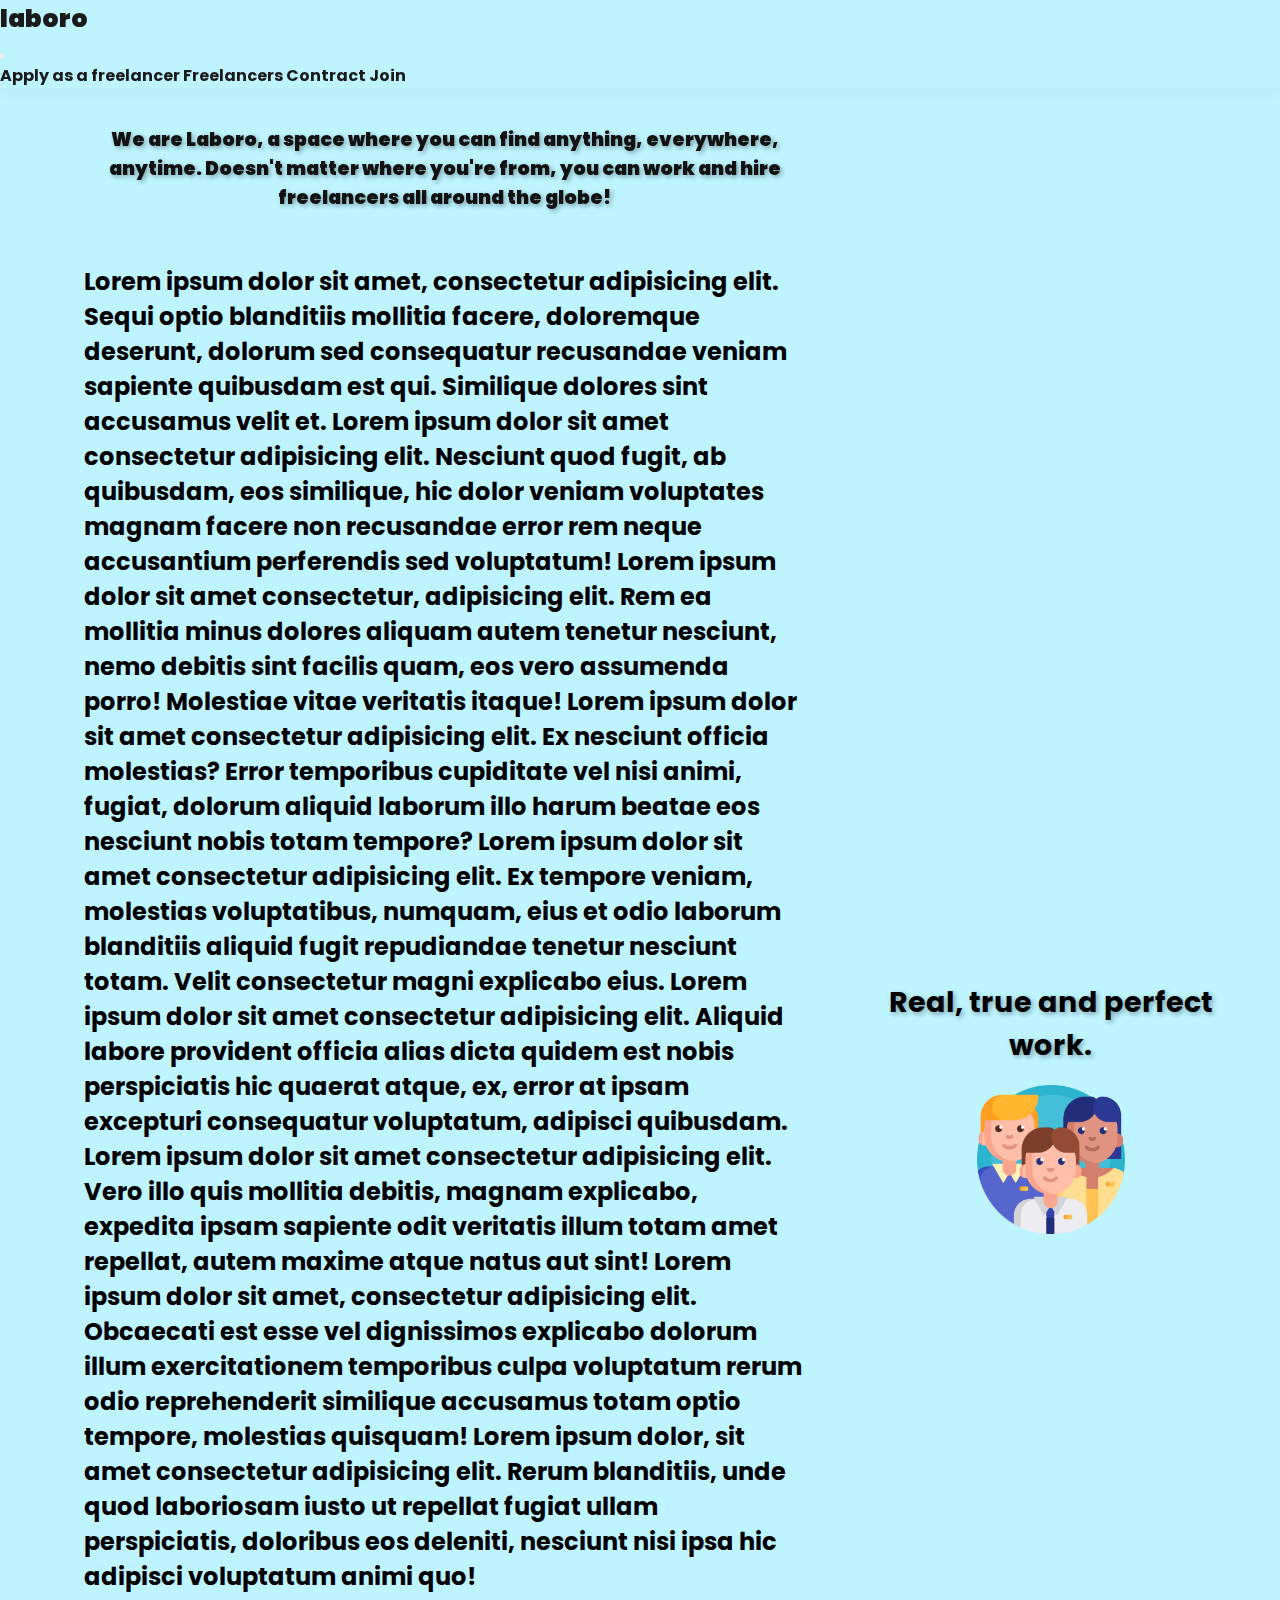
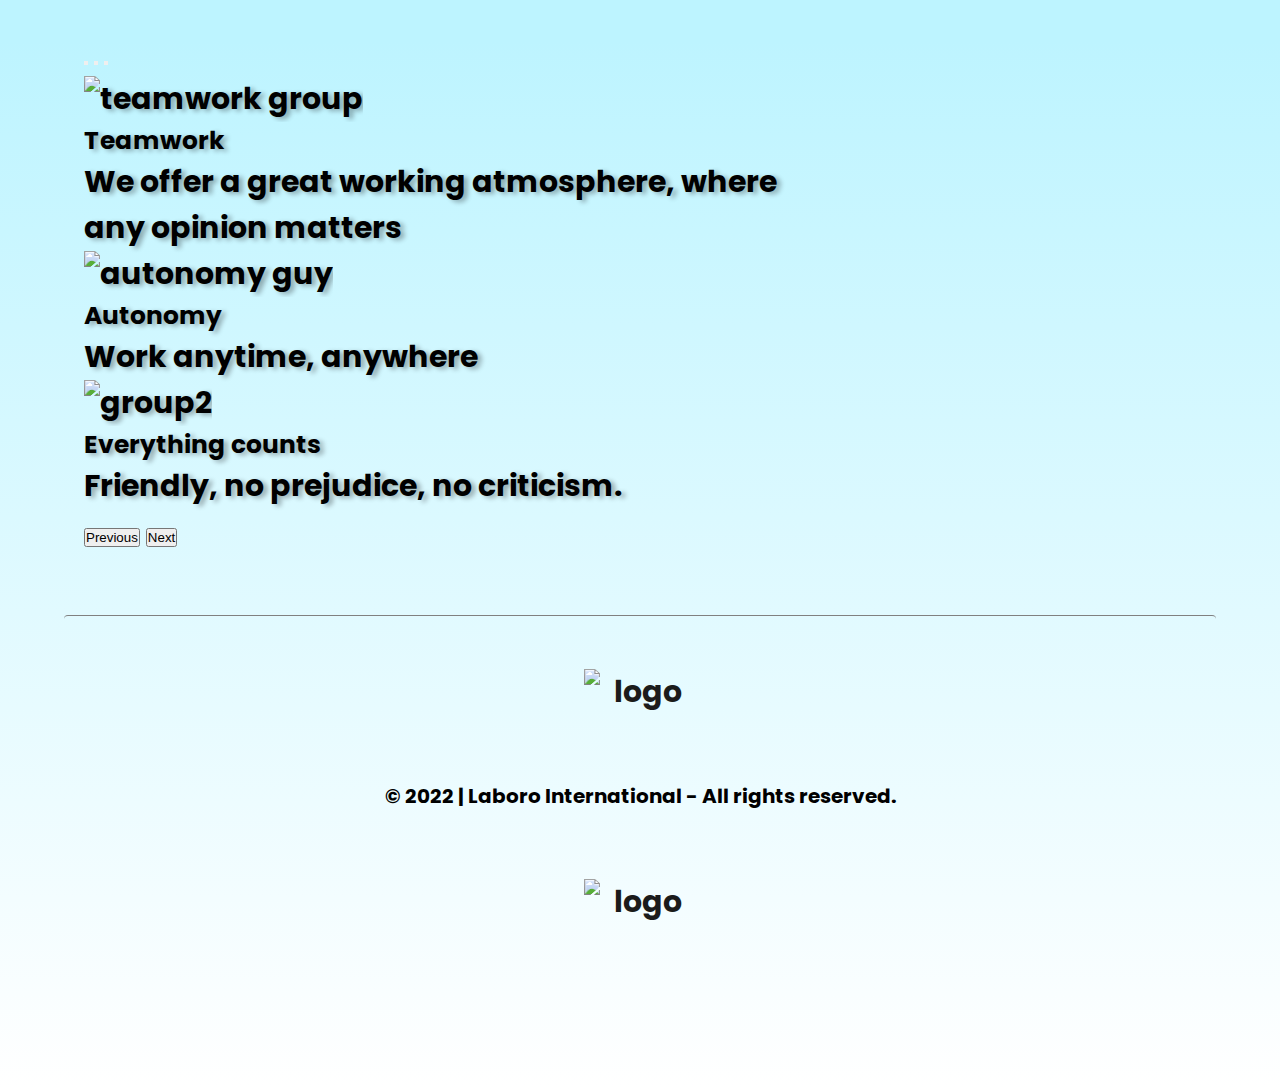
==== page_sections/about.html @ 82730553 "SASS I" ====
<!DOCTYPE html>
<html lang="en">
<head>
    <meta charset="UTF-8">
    <meta http-equiv="X-UA-Compatible" content="IE=edge">
    <meta name="viewport" content="width=device-width, initial-scale=1.0">
    <!-- CDN BS -->
    <link href="https://cdn.jsdelivr.net/npm/bootstrap@5.1.3/dist/css/bootstrap.min.css" rel="stylesheet" integrity="sha384-1BmE4kWBq78iYhFldvKuhfTAU6auU8tT94WrHftjDbrCEXSU1oBoqyl2QvZ6jIW3" crossorigin="anonymous">
    <link rel="stylesheet" href="../estilos/style.css">
    <link href="https://unpkg.com/aos@2.3.1/dist/aos.css" rel="stylesheet">
    <title>Laboro</title>
</head>
<body>





    <header class="header">
        <nav class="navbar navbar-expand-lg navbar-light bg-light">
         <div class="container-fluid">
           <a class="navbar-brand" href="../index.html"><h1 class="logo">laboro</h1></a>
           <button class="navbar-toggler" type="button" data-bs-toggle="collapse" data-bs-target="#navbarNav" aria-controls="navbarNav" aria-expanded="false" aria-label="Toggle navigation">
             <span class="navbar-toggler-icon"></span>
           </button>
           <div class="collapse navbar-collapse" id="navbarNav">
             <ul class="navbar-nav">
               <li class="nav-item">
                 <a class="nav-link" href="signup.html">Apply as a freelancer</a>
               </li>
               <li class="nav-item">
                 <a class="nav-link" href="freelancers.html">Freelancers</a>
               </li>
               <li class="nav-item">
                <a class="nav-link" href="hiring.html">Contract</a>
               </li>
               <li class="nav-item">
                <a class="nav-link" href="join.html">Join</a>
               </li>
             </ul>
           </div>
         </div>
       </nav>
     </header>
    

<div class="contenedor">

    <div class="contenido">

    <p data-aos="fade-down"
    data-aos-easing="linear"
    data-aos-duration="1000" class="textAreaSearchBar">

        We are Laboro, a space where you can find anything, everywhere, anytime. Doesn't matter where you're from, you can work and hire freelancers all around the globe!

    </p>

    <p class="about">
                
    
        Lorem ipsum dolor sit amet, consectetur adipisicing elit. Sequi optio blanditiis mollitia facere, doloremque deserunt, dolorum sed consequatur recusandae veniam sapiente quibusdam est qui. Similique dolores sint accusamus velit et.
        Lorem ipsum dolor sit amet consectetur adipisicing elit. Nesciunt quod fugit, ab quibusdam, eos similique, hic dolor veniam voluptates magnam facere non recusandae error rem neque accusantium perferendis sed voluptatum!
        Lorem ipsum dolor sit amet consectetur, adipisicing elit. Rem ea mollitia minus dolores aliquam autem tenetur nesciunt, nemo debitis sint facilis quam, eos vero assumenda porro! Molestiae vitae veritatis itaque!
        Lorem ipsum dolor sit amet consectetur adipisicing elit. Ex nesciunt officia molestias? Error temporibus cupiditate vel nisi animi, fugiat, dolorum aliquid laborum illo harum beatae eos nesciunt nobis totam tempore?
        Lorem ipsum dolor sit amet consectetur adipisicing elit. Ex tempore veniam, molestias voluptatibus, numquam, eius et odio laborum blanditiis aliquid fugit repudiandae tenetur nesciunt totam. Velit consectetur magni explicabo eius.
        Lorem ipsum dolor sit amet consectetur adipisicing elit. Aliquid labore provident officia alias dicta quidem est nobis perspiciatis hic quaerat atque, ex, error at ipsam excepturi consequatur voluptatum, adipisci quibusdam.
        Lorem ipsum dolor sit amet consectetur adipisicing elit. Vero illo quis mollitia debitis, magnam explicabo, expedita ipsam sapiente odit veritatis illum totam amet repellat, autem maxime atque natus aut sint!
        Lorem ipsum dolor sit amet, consectetur adipisicing elit. Obcaecati est esse vel dignissimos explicabo dolorum illum exercitationem temporibus culpa voluptatum rerum odio reprehenderit similique accusamus totam optio tempore, molestias quisquam!
        Lorem ipsum dolor, sit amet consectetur adipisicing elit. Rerum blanditiis, unde quod laboriosam iusto ut repellat fugiat ullam perspiciatis, doloribus eos deleniti, nesciunt nisi ipsa hic adipisci voluptatum animi quo!

     </p>

     <div class="carouselContainer">
     <div id="carouselExampleCaptions" class="carousel slide" data-bs-ride="false">
        <div class="carousel-indicators">
          <button type="button" data-bs-target="#carouselExampleCaptions" data-bs-slide-to="0" class="active" aria-current="true" aria-label="Slide 1"></button>
          <button type="button" data-bs-target="#carouselExampleCaptions" data-bs-slide-to="1" aria-label="Slide 2"></button>
          <button type="button" data-bs-target="#carouselExampleCaptions" data-bs-slide-to="2" aria-label="Slide 3"></button>
        </div>
        <div class="carousel-inner">
          <div class="carousel-item active">
            <img src="../images/teamwork.jpg" class="d-block w-100" alt="teamwork group">
            <div class="carousel-caption d-none d-md-block">
              <h5>Teamwork</h5>
              <p>We offer a great working atmosphere, where any opinion matters</p>
            </div>
          </div>
          <div class="carousel-item">
            <img src="../images/autonomy.png" class="d-block w-100" alt="autonomy guy">
            <div class="carousel-caption d-none d-md-block">
              <h5>Autonomy</h5>
              <p>Work anytime, anywhere</p>
            </div>
          </div>
          <div class="carousel-item">
            <img src="../images/allcounts.jpg" class="d-block w-100" alt="group2">
            <div class="carousel-caption d-none d-md-block">
              <h5>Everything counts</h5>
              <p>Friendly, no prejudice, no criticism.</p>
            </div>
          </div>
        </div>
        <button class="carousel-control-prev" type="button" data-bs-target="#carouselExampleCaptions" data-bs-slide="prev">
          <span class="carousel-control-prev-icon" aria-hidden="true"></span>
          <span class="visually-hidden">Previous</span>
        </button>
        <button class="carousel-control-next" type="button" data-bs-target="#carouselExampleCaptions" data-bs-slide="next">
          <span class="carousel-control-next-icon" aria-hidden="true"></span>
          <span class="visually-hidden">Next</span>
        </button>
      </div>
    </div>

    </div>

    <aside class="sidebar">

        <h2>Real, true and perfect work.</h2>
        <img class="sidebarPng" src="../images/people.png" alt="group-of-people">
    
    </aside>

        


    <footer class="footer">
       
    
        <a href="join.html"><img class="logoFooter" src="../images/logofooter.png" alt="logo footer"></a>
    
        <p class="footerCompany">© 2022 | Laboro International - All rights reserved. </p>
    
                        <!-- Enlace interactivo -->
    
        <a href="https://www.coderhouse.com"><img class="logoFooter" src="../images/logocoder.png" alt="logo coder"></a>
        
    
    </footer>

</div>

<!-- SCRIPTS ANIMACIONES -->
    
<script src="https://unpkg.com/aos@2.3.1/dist/aos.js"></script>
<script>
  AOS.init();
</script>

<!-- BS -->

<script src="https://cdn.jsdelivr.net/npm/bootstrap@5.1.3/dist/js/bootstrap.bundle.min.js" integrity="sha384-ka7Sk0Gln4gmtz2MlQnikT1wXgYsOg+OMhuP+IlRH9sENBO0LRn5q+8nbTov4+1p" crossorigin="anonymous"></script>


</body>
</html>
---- estilos/style.css ----
@charset "UTF-8";
@import url("https://fonts.googleapis.com/css2?family=Poppins:wght@100&family=Ubuntu:wght@300&display=swap");
* {
  margin: 0;
  padding: 0;
}

body {
  background: rgb(255, 255, 255);
  background: linear-gradient(0deg, rgb(255, 255, 255) 0%, rgb(189, 244, 255) 39%, rgb(189, 244, 255) 87%);
  font-family: "Poppins", sans-serif;
  font-weight: bolder;
}

/* ÁREA PERSONALIZACIÓN GENERAL */
.contenedor > div,
.contenedor .sidebar,
.contenedor .footer,
.contenedor .contenido {
  padding: 20px;
  border-radius: 4px;
}

a {
  text-decoration: none;
  color: rgb(27, 27, 27);
}

li {
  display: inline-block;
  list-style-type: none;
}

/* GRIDS BASE INDEX */
.contenedor {
  width: 90%;
  max-width: 1500px;
  margin: 20px auto;
  display: grid;
  grid-gap: 20px;
  grid-template-columns: repeat(3, 1fr);
  grid-template-rows: repeat(5, auto);
  grid-template-areas: "header header header" "contenido contenido contenido" "sidebar sidebar sidebar" "widget-1 widget-2 widget-3" "footer footer footer";
}

/* ÁREA PERSONALIZACIÓN HEADER */
.header {
  position: fixed;
  top: 0;
  z-index: 10;
  width: 100%;
  box-shadow: 0 4px 16px 0 rgba(0, 0, 0, 0.05);
}
.header .logo {
  font-weight: bolder;
  font-size: 25px;
}
.header .logo h2 {
  font-weight: bolder;
}

/* ÁREA PERSONALIZACIÓN CONTENIDO */
.contenedor .contenido {
  grid-area: contenido;
  background: none;
}
.contenedor .contenido .mainText {
  font-size: 35px;
  color: rgb(19, 18, 18);
  font-family: "Poppins", sans-serif;
  padding: 15px;
  margin-top: 5%;
  margin-bottom: 10%;
  text-align: center;
  text-shadow: 2px 2px 5px rgba(0, 0, 0, 0.329);
  font-weight: bold;
}
.contenedor .contenido .mainText .textAreaSearchBar {
  color: rgb(19, 18, 18);
  padding: 15px;
  font-family: "Poppins", sans-serif;
  font-size: 19px;
  font-weight: 900;
  margin-bottom: 5%;
  margin-top: 7%;
  text-align: center;
  text-shadow: 2px 2px 5px rgba(0, 0, 0, 0.329);
}
.contenedor .contenido .mainText .textAreaSearchBar form.searchbar input[type=text] {
  padding: 10px;
  font-size: 17px;
  border: 1px solid grey;
  width: 30%;
  background: #ffffff;
  margin-left: auto;
  margin-right: auto;
  display: block;
}
.contenedor .contenido .mainText .textAreaSearchBar form.searchbar input[type=text] form.searchbar input[type=text] {
  padding: 10px;
  font-size: 17px;
  border: 1px solid grey;
  background: #ffffff;
  margin-left: auto;
  margin-right: auto;
  display: block;
}

.freelancers {
  background-color: #ffffff;
  text-align: center;
  padding: 8px;
  text-decoration: none;
  font-size: 25px;
  line-height: 25px;
  border: 1px solid rgb(184, 200, 228);
  border-radius: 15px;
  margin: 40px;
  display: flex;
  transition-duration: 0.4s;
}
.freelancers:hover {
  background-color: rgb(210, 211, 226);
  color: black;
}

.hiring {
  background-color: #ffffff;
  text-align: center;
  padding: 8px;
  text-decoration: none;
  font-size: 25px;
  line-height: 25px;
  border: 1px solid rgb(184, 200, 228);
  border-radius: 15px;
  margin: 40px;
  display: flex;
  transition-duration: 0.4s;
}
.hiring:hover {
  background-color: rgb(210, 211, 226);
  color: black;
}

.logoLaboro {
  margin-top: 7%;
  margin-bottom: 7%;
  margin-left: auto;
  margin-right: auto;
  display: block;
  width: 30%;
}

.mainButtons {
  list-style-type: none;
  font-size: 27px;
  color: rgb(24, 23, 23);
  font-family: 'Poppins', sans-serif;
  padding-bottom: 10%;
  text-align: center;
  margin-top: 2%;
  font-weight: bold;
  display: flex;
  justify-content: center;
  flex-direction: column;

}

/* ÁREA PERSONALIZACIÓN CONTENIDO */
.contenedor .contenido {
  grid-area: contenido;
  background: none;
}

.mainText {
  font-size: 35px;
  color: rgb(19, 18, 18);
  font-family: "Poppins", sans-serif;
  padding: 15px;
  margin-top: 5%;
  margin-bottom: 10%;
  text-align: center;
  text-shadow: 2px 2px 5px rgba(0, 0, 0, 0.329);
  font-weight: bold;
}

.textAreaSearchBar {
  color: rgb(19, 18, 18);
  padding: 15px;
  font-family: "Poppins", sans-serif;
  font-size: 19px;
  font-weight: 900;
  margin-bottom: 5%;
  margin-top: 7%;
  text-align: center;
  text-shadow: 2px 2px 5px rgba(0, 0, 0, 0.329);
}

.logoLaboro {
  margin-top: 7%;
  margin-bottom: 7%;
  margin-left: auto;
  margin-right: auto;
  display: block;
  width: 30%;
}

form.searchbar input[type=text] {
  padding: 10px;
  font-size: 17px;
  border: 1px solid grey;
  width: 30%;
  background: #ffffff;
  margin-left: auto;
  margin-right: auto;
  display: block;
}

.mainButtons {
  list-style-type: none;
  font-size: 27px;
  color: rgb(24, 23, 23);
  font-family: "Poppins", sans-serif;
  padding-bottom: 10%;
  text-align: center;
  margin-top: 2%;
  font-weight: bold;
  display: flex;
  justify-content: center;
  flex-direction: column;
}

.about {
  font-size: 24px;
  margin-bottom: 5%;
}

.carouselContainer {
  text-shadow: 4px 2px 5px rgba(0, 0, 0, 0.329);
}

/* ÁREA PERSONALIZACIÓN SIDEBAR */
.contenedor .sidebar {
  background: none;
  text-align: center;
  display: flex;
  align-items: center;
  justify-content: center;
  flex-direction: column;
  min-height: 100px;
  grid-area: sidebar;
  font-family: "Poppins", sans-serif;
  font-size: 19px;
  font-weight: 900;
  text-shadow: 2px 2px 5px rgba(0, 0, 0, 0.329);
}

.sidebarPng {
  display: block;
  width: 40%;
  margin-bottom: 0;
  align-self: center;
  margin-top: 5%;
}

/* ÁREA PERSONALIZACIÓN WIDGETS */
.contenedor .widget-1,
.contenedor .widget-2,
.contenedor .widget-3 {
  background: rgba(255, 255, 255, 0.5960784314);
  color: rgb(255, 255, 255);
  height: 320px;
  text-align: center;
  display: flex;
  align-items: center;
  justify-content: center;
  flex-direction: column;
  font-family: "Poppins", sans-serif;
  font-size: 19px;
  font-weight: 900;
  text-shadow: 2px 2px 5px rgba(0, 0, 0, 0.329);
  transition-duration: 0.7s;
}

.contenedor .widget-1 {
  background: #f56ad9;
}

.contenedor .widget-2 {
  background: #81f081;
}

.contenedor .widget-3 {
  background: #cec437;
}

.contenedor .widgetTexts {
  margin-bottom: 30px;
}

.contenedor .widgetTitles {
  font-size: 50px;
}

.contenedor .widget-1 {
  grid-area: widget-1;
  display: flex;
  align-items: center;
  justify-content: center;
}

.contenedor .widget-2 {
  grid-area: widget-2;
  display: flex;
  align-items: center;
  justify-content: center;
}

.contenedor .widget-3 {
  grid-area: widget-3;
  display: flex;
  align-items: center;
  justify-content: center;
}

/* ÁREA PERSONALIZACIÓN FOOTER */
.contenedor .footer {
  grid-area: footer;
  background: none;
  border-top: gray 1px solid;
}

footer nav ul li {
  display: inline-block;
  list-style-type: none;
  font-size: 20px;
  color: gray;
  margin: 5%;
  font-family: "Poppins", sans-serif;
  font-size: 19px;
  font-weight: 900;
  border: 1px solid rgb(184, 200, 228);
  padding: 8px;
  border-radius: 15px;
  display: flex;
  text-align: center;
  transition-duration: 0.4s;
}

footer nav ul li:hover {
  background-color: rgb(210, 211, 226);
  color: black;
  transform: scale(1);
}

footer {
  margin-bottom: 5%;
  display: flex;
  justify-content: center;
  flex-direction: column;
  text-align: center;
}

.footerCompany {
  text-align: center;
  font-size: 20px;
  padding: 20px;
  margin-top: 0px;
  margin-bottom: 15px;
}

.logoFooter {
  display: block;
  max-width: 10%;
  max-height: 40%;
  margin-left: auto;
  margin-right: auto;
  width: 100%;
  margin-bottom: 0;
  align-self: center;
  margin-top: 3%;
}

/* ÁREA PERSONALIZACIÓN FORMS, SEARCHBARS, CONTENEDORES, ETC */
input[type=text],
select,
textarea {
  width: 100%;
  padding: 20px;
  border: 1px solid #ccc;
  border-radius: 6px;
  box-sizing: border-box;
  margin-top: 6px;
  margin-bottom: 16px;
  font-size: 16px;
}

input[type=submit] {
  background-color: #449dd1;
  color: white;
  padding: 12px 20px;
  border: none;
  border-radius: 4px;
  transition-duration: 0.4s;
}

input[type=submit]:hover {
  background-color: #3a84af;
}

.container {
  /* All containers */
  border-radius: 5px;
  background-color: #f2f2f2;
  padding: 20px;
  margin-top: 10%;
  box-shadow: 10px 10px 5px 1px rgba(0, 0, 0, 0.199);
}

.textLogin,
.textRegister {
  color: rgb(19, 18, 18);
  padding: 15px;
  margin-bottom: 5%;
  margin-top: 5%;
  text-align: center;
  text-shadow: 2px 2px 5px rgba(0, 0, 0, 0.329);
  font-family: "Poppins", sans-serif;
  font-size: 30px;
  font-weight: 900;
}

/* MEDIA QUERIES INDEX*/
/* Mobile */
@media (max-width: 768px) {
  .contenedor {
    grid-template-areas: "header header header" "contenido contenido contenido" "sidebar sidebar sidebar" "widget-1 widget-1 widget-1" "widget-2 widget-2 widget-2" "widget-3 widget-3 widget-3" "footer footer footer";
    font-size: 30px;
  }

  .widgetIcons {
    width: 20%;
  }
}
/* Tablet */
@media (min-width: 769px) and (max-width: 1023px) {
  .contenedor {
    grid-template-areas: "header header header" "contenido contenido contenido" "sidebar sidebar sidebar" "widget-1 widget-2 widget-3" "footer footer footer";
    font-size: 15px;
  }

  .indexSidebarPng {
    width: 30%;
  }

  .widgetIcons {
    width: 30%;
  }
}
/* pc */
@media screen and (min-width: 1024px) {
  .contenedor {
    grid-template-columns: repeat(3, 3fr);
    grid-template-areas: "header header header" "contenido contenido sidebar" "widget-1 widget-2 widget-3" "footer footer footer";
    font-size: 30px;
  }

  .contenedor .sidebar {
    width: 100%;
  }

  .logoLaboro {
    width: 60%;
  }

  .widgetIcons {
    width: 20%;
  }
}/*# sourceMappingURL=style.css.map */
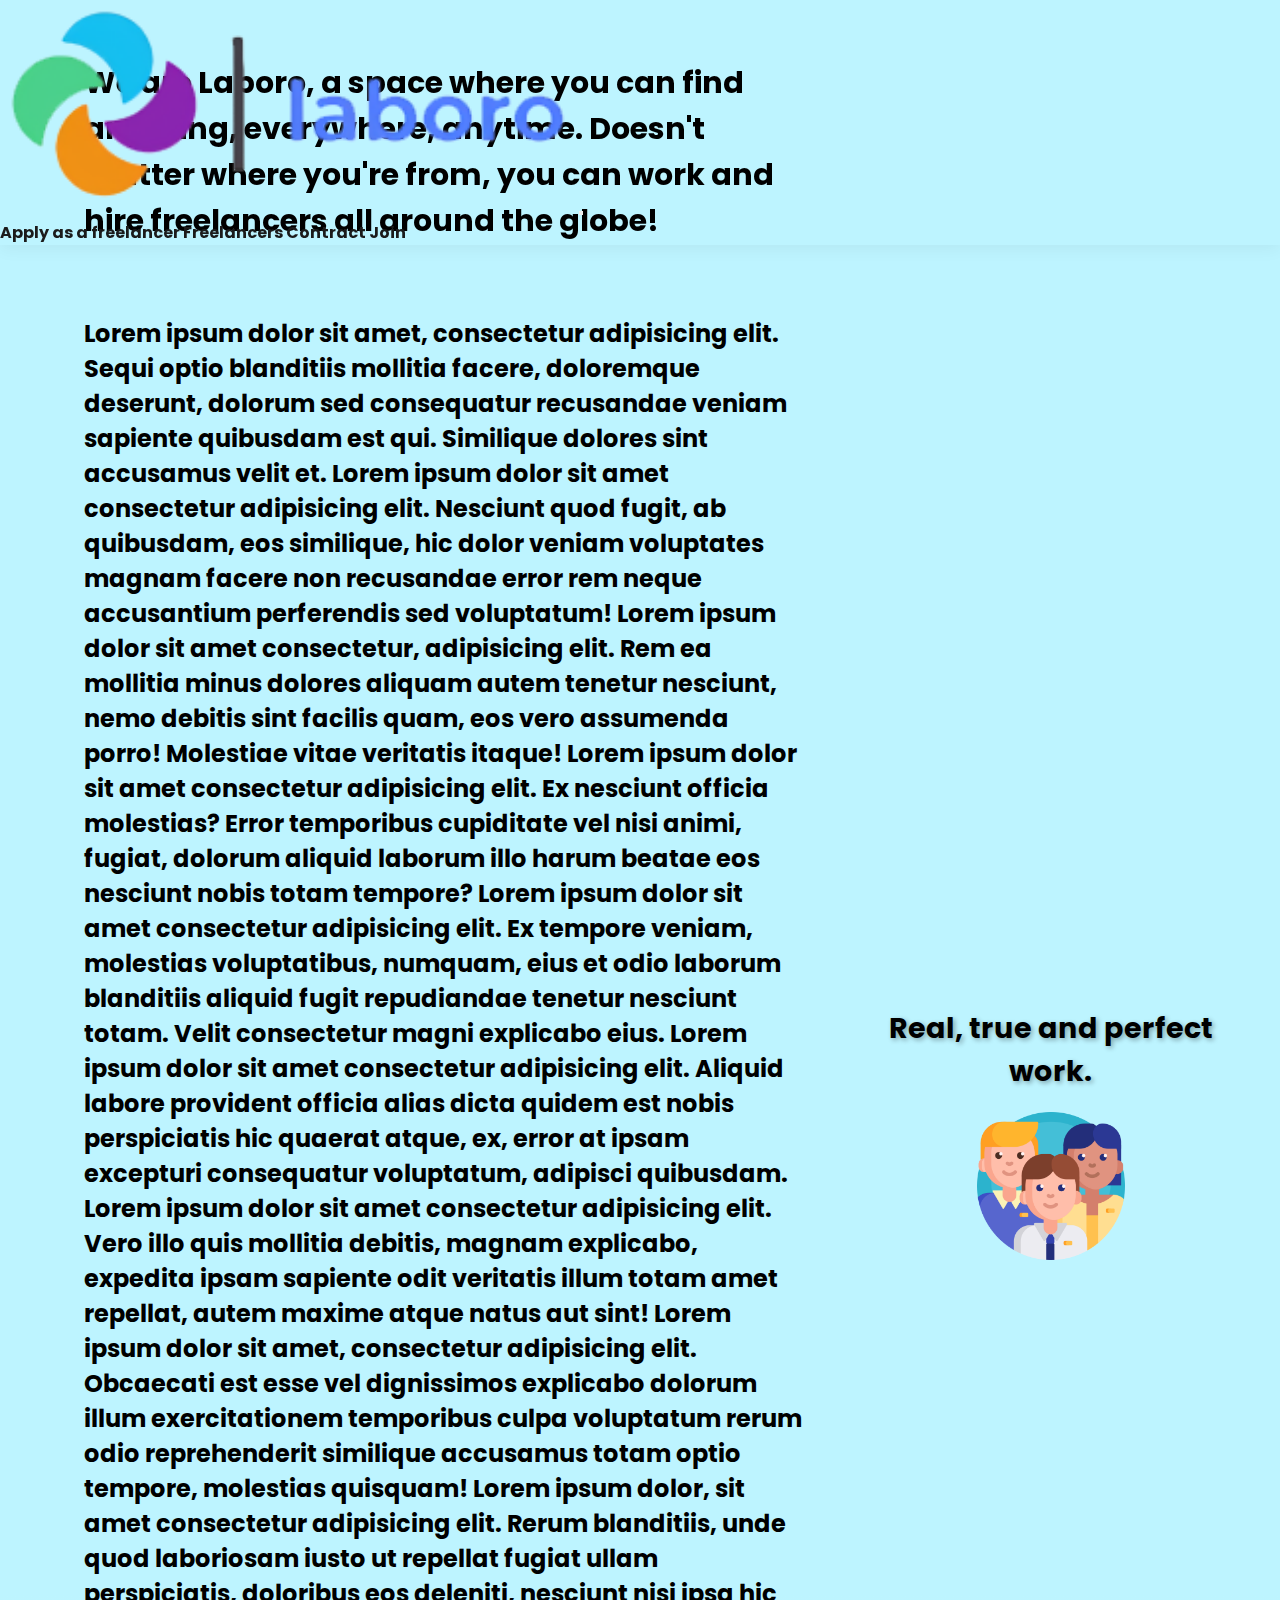
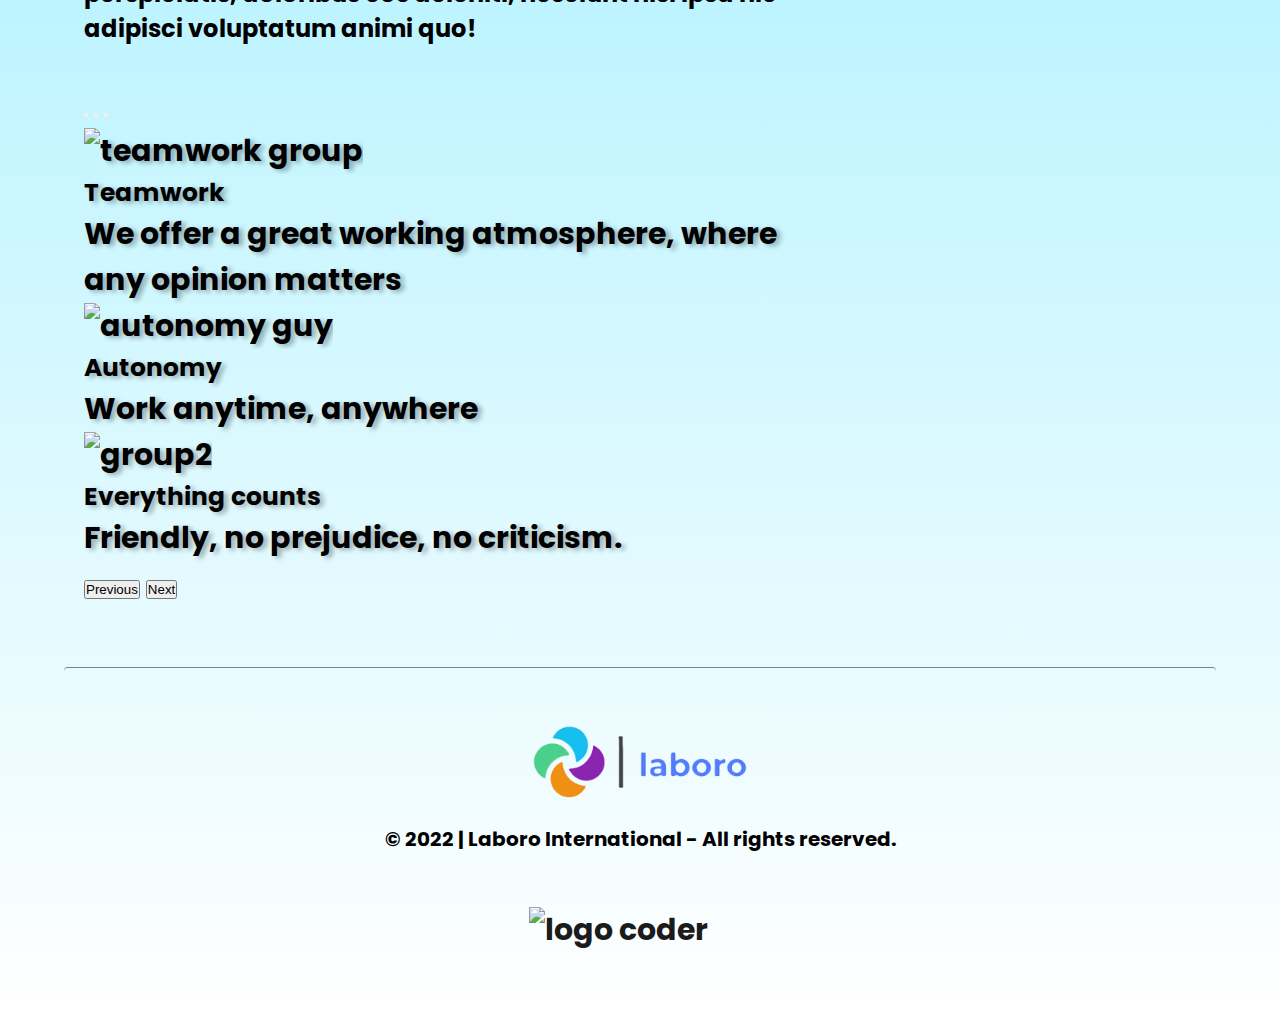
==== commit 0162ee18: "test 2" ====
--- a/page_sections/about.html
+++ b/page_sections/about.html
@@ -19,7 +19,7 @@
     <header class="header">
         <nav class="navbar navbar-expand-lg navbar-light bg-light">
          <div class="container-fluid">
-           <a class="navbar-brand" href="../index.html"><h1 class="logo">laboro</h1></a>
+          <a class="navbar-brand" href="../index.html"><img class="logo" src="../images/logo.png" alt="logo"></a>
            <button class="navbar-toggler" type="button" data-bs-toggle="collapse" data-bs-target="#navbarNav" aria-controls="navbarNav" aria-expanded="false" aria-label="Toggle navigation">
              <span class="navbar-toggler-icon"></span>
            </button>
@@ -127,7 +127,7 @@
     <footer class="footer">
        
     
-        <a href="join.html"><img class="logoFooter" src="../images/logofooter.png" alt="logo footer"></a>
+        <a href="join.html"><img class="logoFooter" src="../images/logo.png" alt="logo footer"></a>
     
         <p class="footerCompany">© 2022 | Laboro International - All rights reserved. </p>
     
--- a/estilos/style.css
+++ b/estilos/style.css
@@ -6,7 +6,6 @@
 }
 
 body {
-  background: rgb(255, 255, 255);
   background: linear-gradient(0deg, rgb(255, 255, 255) 0%, rgb(189, 244, 255) 39%, rgb(189, 244, 255) 87%);
   font-family: "Poppins", sans-serif;
   font-weight: bolder;
@@ -29,6 +28,42 @@
 li {
   display: inline-block;
   list-style-type: none;
+}
+
+/*MAPS*/
+.btn--twitter {
+  background-color: #55aCee;
+}
+
+.btn--facebook {
+  background-color: #3a5795;
+}
+
+.btn--instagram {
+  background-color: rgba(204, 34, 85, 0.9333333333);
+}
+
+/*EXTEND*/
+.redSocial, .redsocial--sample, .redsocial--social {
+  border: 3px solid aquamarine;
+  background-color: crimson;
+}
+
+.redsocial--social {
+  color: white;
+  border-radius: 10px;
+}
+
+.redsocial--sample {
+  font-size: large;
+  color: #3a5795;
+}
+
+/*MIXIN*/
+.my_mixin {
+  height: 60px;
+  width: 600px;
+  background-color: lightgoldenrodyellow;
 }
 
 /* GRIDS BASE INDEX */
@@ -52,11 +87,7 @@
   box-shadow: 0 4px 16px 0 rgba(0, 0, 0, 0.05);
 }
 .header .logo {
-  font-weight: bolder;
-  font-size: 25px;
-}
-.header .logo h2 {
-  font-weight: bolder;
+  width: 45%;
 }
 
 /* ÁREA PERSONALIZACIÓN CONTENIDO */
@@ -82,7 +113,8 @@
   font-size: 19px;
   font-weight: 900;
   margin-bottom: 5%;
-  margin-top: 7%;
+  margin-top: 30%;
+  margin-left: 20%;
   text-align: center;
   text-shadow: 2px 2px 5px rgba(0, 0, 0, 0.329);
 }
@@ -106,7 +138,8 @@
   display: block;
 }
 
-.freelancers {
+.freelancers,
+.hiring {
   background-color: #ffffff;
   text-align: center;
   padding: 8px;
@@ -118,125 +151,32 @@
   margin: 40px;
   display: flex;
   transition-duration: 0.4s;
-}
-.freelancers:hover {
-  background-color: rgb(210, 211, 226);
-  color: black;
-}
-
-.hiring {
-  background-color: #ffffff;
-  text-align: center;
-  padding: 8px;
-  text-decoration: none;
-  font-size: 25px;
-  line-height: 25px;
-  border: 1px solid rgb(184, 200, 228);
-  border-radius: 15px;
-  margin: 40px;
-  display: flex;
-  transition-duration: 0.4s;
-}
+  list-style-type: none;
+}
+.freelancers:hover,
 .hiring:hover {
   background-color: rgb(210, 211, 226);
   color: black;
 }
 
-.logoLaboro {
-  margin-top: 7%;
-  margin-bottom: 7%;
-  margin-left: auto;
-  margin-right: auto;
-  display: block;
-  width: 30%;
-}
-
-.mainButtons {
-  list-style-type: none;
-  font-size: 27px;
-  color: rgb(24, 23, 23);
-  font-family: 'Poppins', sans-serif;
-  padding-bottom: 10%;
-  text-align: center;
-  margin-top: 2%;
-  font-weight: bold;
-  display: flex;
-  justify-content: center;
-  flex-direction: column;
-
-}
-
-/* ÁREA PERSONALIZACIÓN CONTENIDO */
-.contenedor .contenido {
-  grid-area: contenido;
-  background: none;
-}
-
-.mainText {
-  font-size: 35px;
-  color: rgb(19, 18, 18);
-  font-family: "Poppins", sans-serif;
-  padding: 15px;
-  margin-top: 5%;
-  margin-bottom: 10%;
-  text-align: center;
-  text-shadow: 2px 2px 5px rgba(0, 0, 0, 0.329);
-  font-weight: bold;
-}
-
-.textAreaSearchBar {
-  color: rgb(19, 18, 18);
-  padding: 15px;
-  font-family: "Poppins", sans-serif;
-  font-size: 19px;
-  font-weight: 900;
-  margin-bottom: 5%;
-  margin-top: 7%;
-  text-align: center;
-  text-shadow: 2px 2px 5px rgba(0, 0, 0, 0.329);
-}
-
-.logoLaboro {
-  margin-top: 7%;
-  margin-bottom: 7%;
-  margin-left: auto;
-  margin-right: auto;
-  display: block;
-  width: 30%;
-}
-
-form.searchbar input[type=text] {
-  padding: 10px;
-  font-size: 17px;
-  border: 1px solid grey;
-  width: 30%;
-  background: #ffffff;
-  margin-left: auto;
-  margin-right: auto;
-  display: block;
-}
-
-.mainButtons {
-  list-style-type: none;
-  font-size: 27px;
-  color: rgb(24, 23, 23);
-  font-family: "Poppins", sans-serif;
-  padding-bottom: 10%;
-  text-align: center;
-  margin-top: 2%;
-  font-weight: bold;
-  display: flex;
-  justify-content: center;
-  flex-direction: column;
-}
-
 .about {
   font-size: 24px;
   margin-bottom: 5%;
+  margin-top: 10%;
 }
 
 .carouselContainer {
   text-shadow: 4px 2px 5px rgba(0, 0, 0, 0.329);
+}
+
+.logoLaboro {
+  align-self: center;
+  margin-left: 10%;
+  margin-top: 10%;
+}
+
+.textsContent {
+  margin-top: 20%;
 }
 
 /* ÁREA PERSONALIZACIÓN SIDEBAR */
@@ -254,8 +194,7 @@
   font-weight: 900;
   text-shadow: 2px 2px 5px rgba(0, 0, 0, 0.329);
 }
-
-.sidebarPng {
+.contenedor .sidebar .sidebarPng {
   display: block;
   width: 40%;
   margin-bottom: 0;
@@ -280,43 +219,37 @@
   font-weight: 900;
   text-shadow: 2px 2px 5px rgba(0, 0, 0, 0.329);
   transition-duration: 0.7s;
+  margin-top: 20%;
+}
+.contenedor .widget-1 .contenedor .widgetTexts,
+.contenedor .widget-2 .contenedor .widgetTexts,
+.contenedor .widget-3 .contenedor .widgetTexts {
+  margin-bottom: 30px;
+}
+.contenedor .widget-1 .contenedor .widgetTexts .contenedor .widgetTitles,
+.contenedor .widget-2 .contenedor .widgetTexts .contenedor .widgetTitles,
+.contenedor .widget-3 .contenedor .widgetTexts .contenedor .widgetTitles {
+  font-size: 50px;
 }
 
 .contenedor .widget-1 {
   background: #f56ad9;
+  grid-area: widget-1;
+  display: flex;
+  align-items: center;
+  justify-content: center;
 }
 
 .contenedor .widget-2 {
   background: #81f081;
+  grid-area: widget-2;
+  display: flex;
+  align-items: center;
+  justify-content: center;
 }
 
 .contenedor .widget-3 {
   background: #cec437;
-}
-
-.contenedor .widgetTexts {
-  margin-bottom: 30px;
-}
-
-.contenedor .widgetTitles {
-  font-size: 50px;
-}
-
-.contenedor .widget-1 {
-  grid-area: widget-1;
-  display: flex;
-  align-items: center;
-  justify-content: center;
-}
-
-.contenedor .widget-2 {
-  grid-area: widget-2;
-  display: flex;
-  align-items: center;
-  justify-content: center;
-}
-
-.contenedor .widget-3 {
   grid-area: widget-3;
   display: flex;
   align-items: center;
@@ -329,8 +262,14 @@
   background: none;
   border-top: gray 1px solid;
 }
-
-footer nav ul li {
+.contenedor .footer footer {
+  margin-bottom: 5%;
+  display: flex;
+  justify-content: center;
+  flex-direction: column;
+  text-align: center;
+}
+.contenedor .footer footer nav ul li {
   display: inline-block;
   list-style-type: none;
   font-size: 20px;
@@ -346,19 +285,30 @@
   text-align: center;
   transition-duration: 0.4s;
 }
-
-footer nav ul li:hover {
+.contenedor .footer footer nav ul li:hover {
   background-color: rgb(210, 211, 226);
   color: black;
-  transform: scale(1);
-}
-
-footer {
-  margin-bottom: 5%;
-  display: flex;
-  justify-content: center;
-  flex-direction: column;
-  text-align: center;
+}
+
+.footerNav {
+  display: inline-block;
+  list-style-type: none;
+  font-size: 20px;
+  color: gray;
+  margin: 5%;
+  font-family: "Poppins", sans-serif;
+  font-size: 19px;
+  font-weight: 900;
+  border: 1px solid rgb(184, 200, 228);
+  padding: 8px;
+  border-radius: 15px;
+  display: flex;
+  text-align: center;
+  transition-duration: 0.4s;
+}
+.footerNav:hover {
+  background-color: rgb(210, 211, 226);
+  color: black;
 }
 
 .footerCompany {
@@ -371,7 +321,7 @@
 
 .logoFooter {
   display: block;
-  max-width: 10%;
+  max-width: 20%;
   max-height: 40%;
   margin-left: auto;
   margin-right: auto;
@@ -403,7 +353,6 @@
   border-radius: 4px;
   transition-duration: 0.4s;
 }
-
 input[type=submit]:hover {
   background-color: #3a84af;
 }
@@ -441,6 +390,10 @@
   .widgetIcons {
     width: 20%;
   }
+
+  .logoLaboro {
+    width: 80%;
+  }
 }
 /* Tablet */
 @media (min-width: 769px) and (max-width: 1023px) {
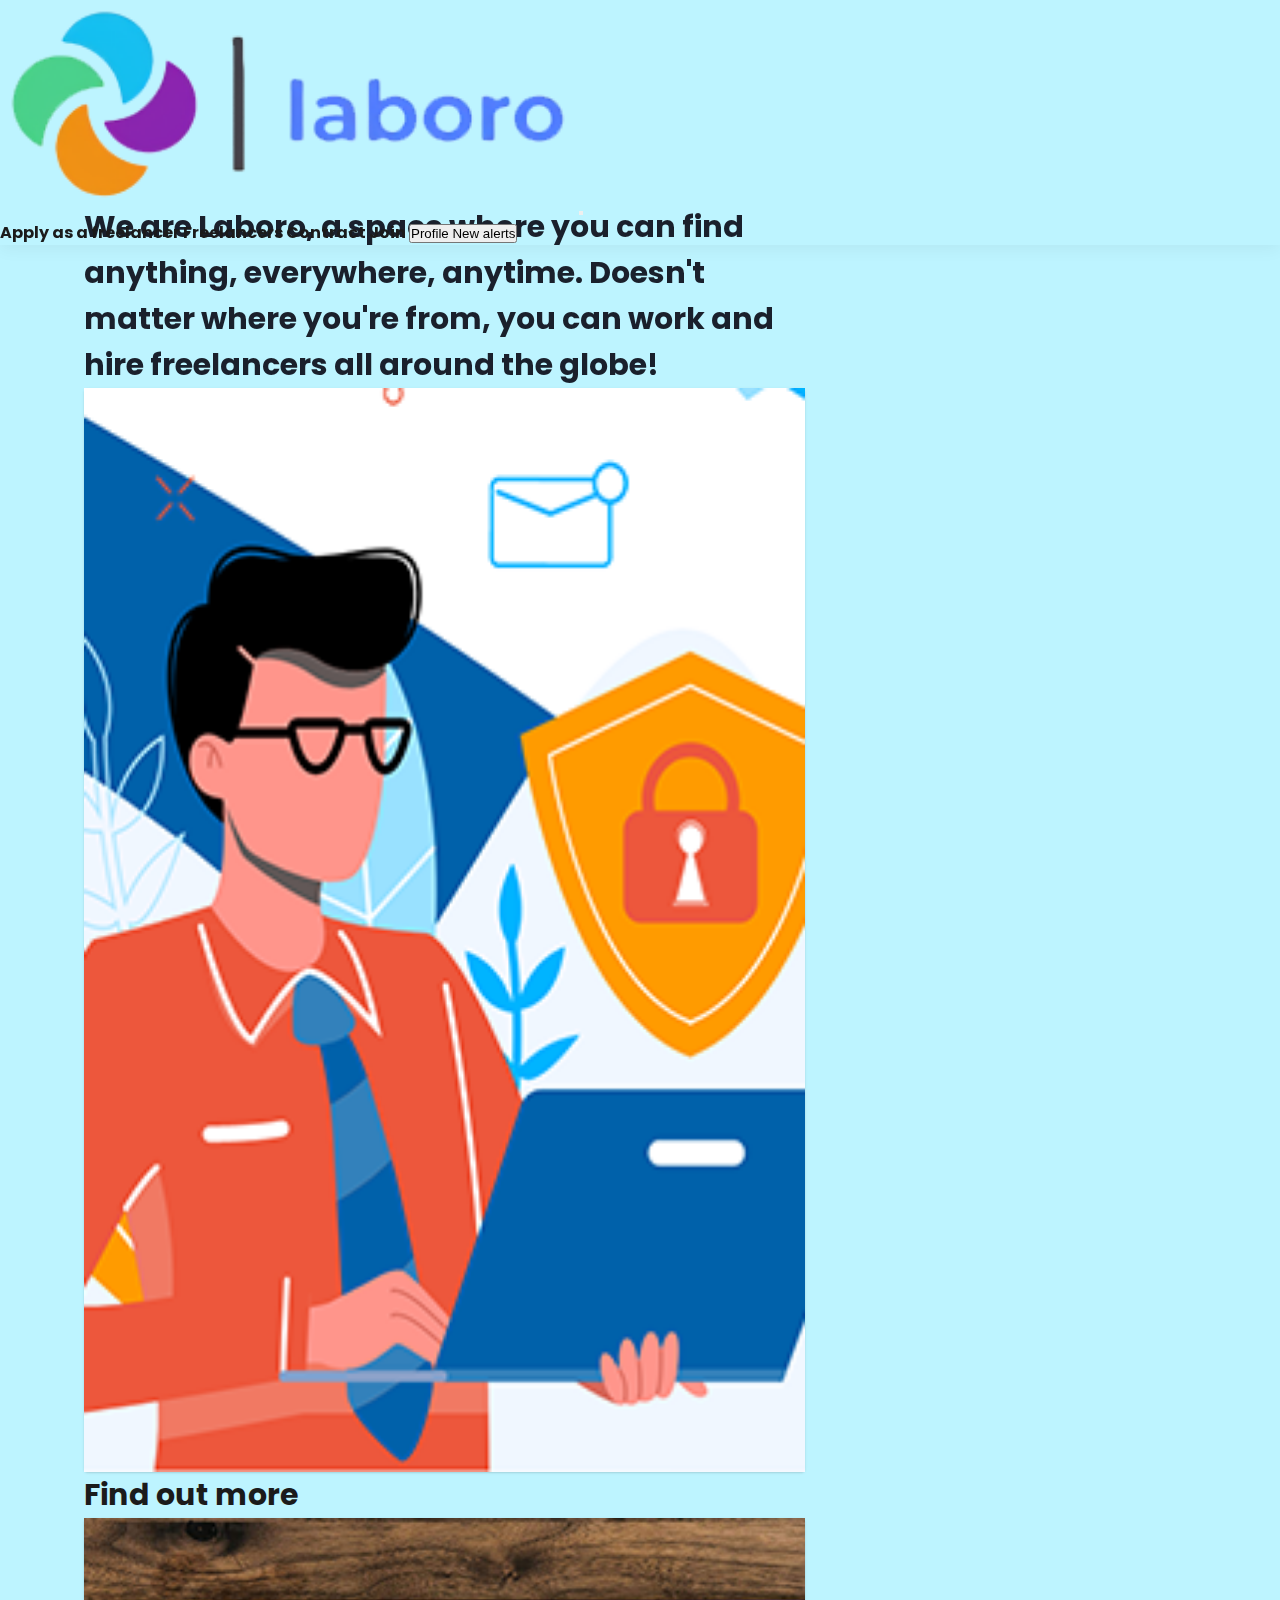
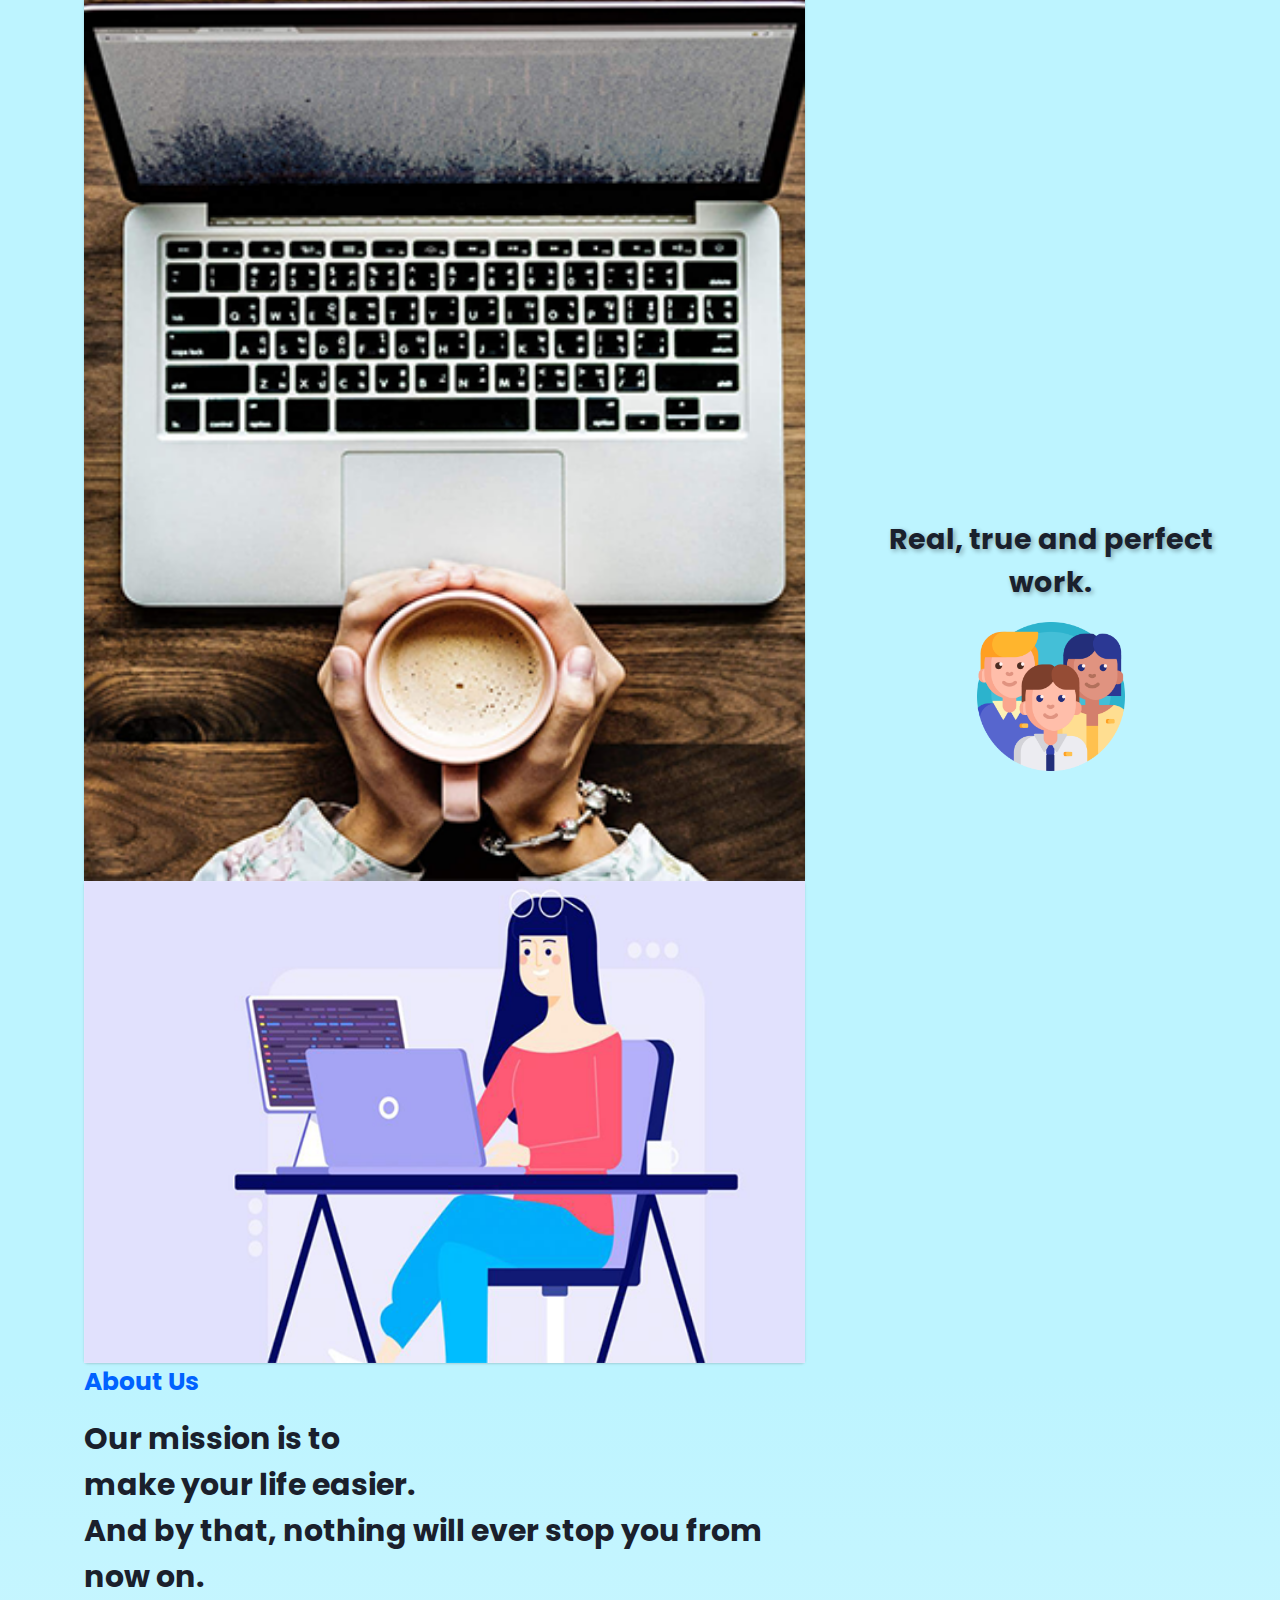
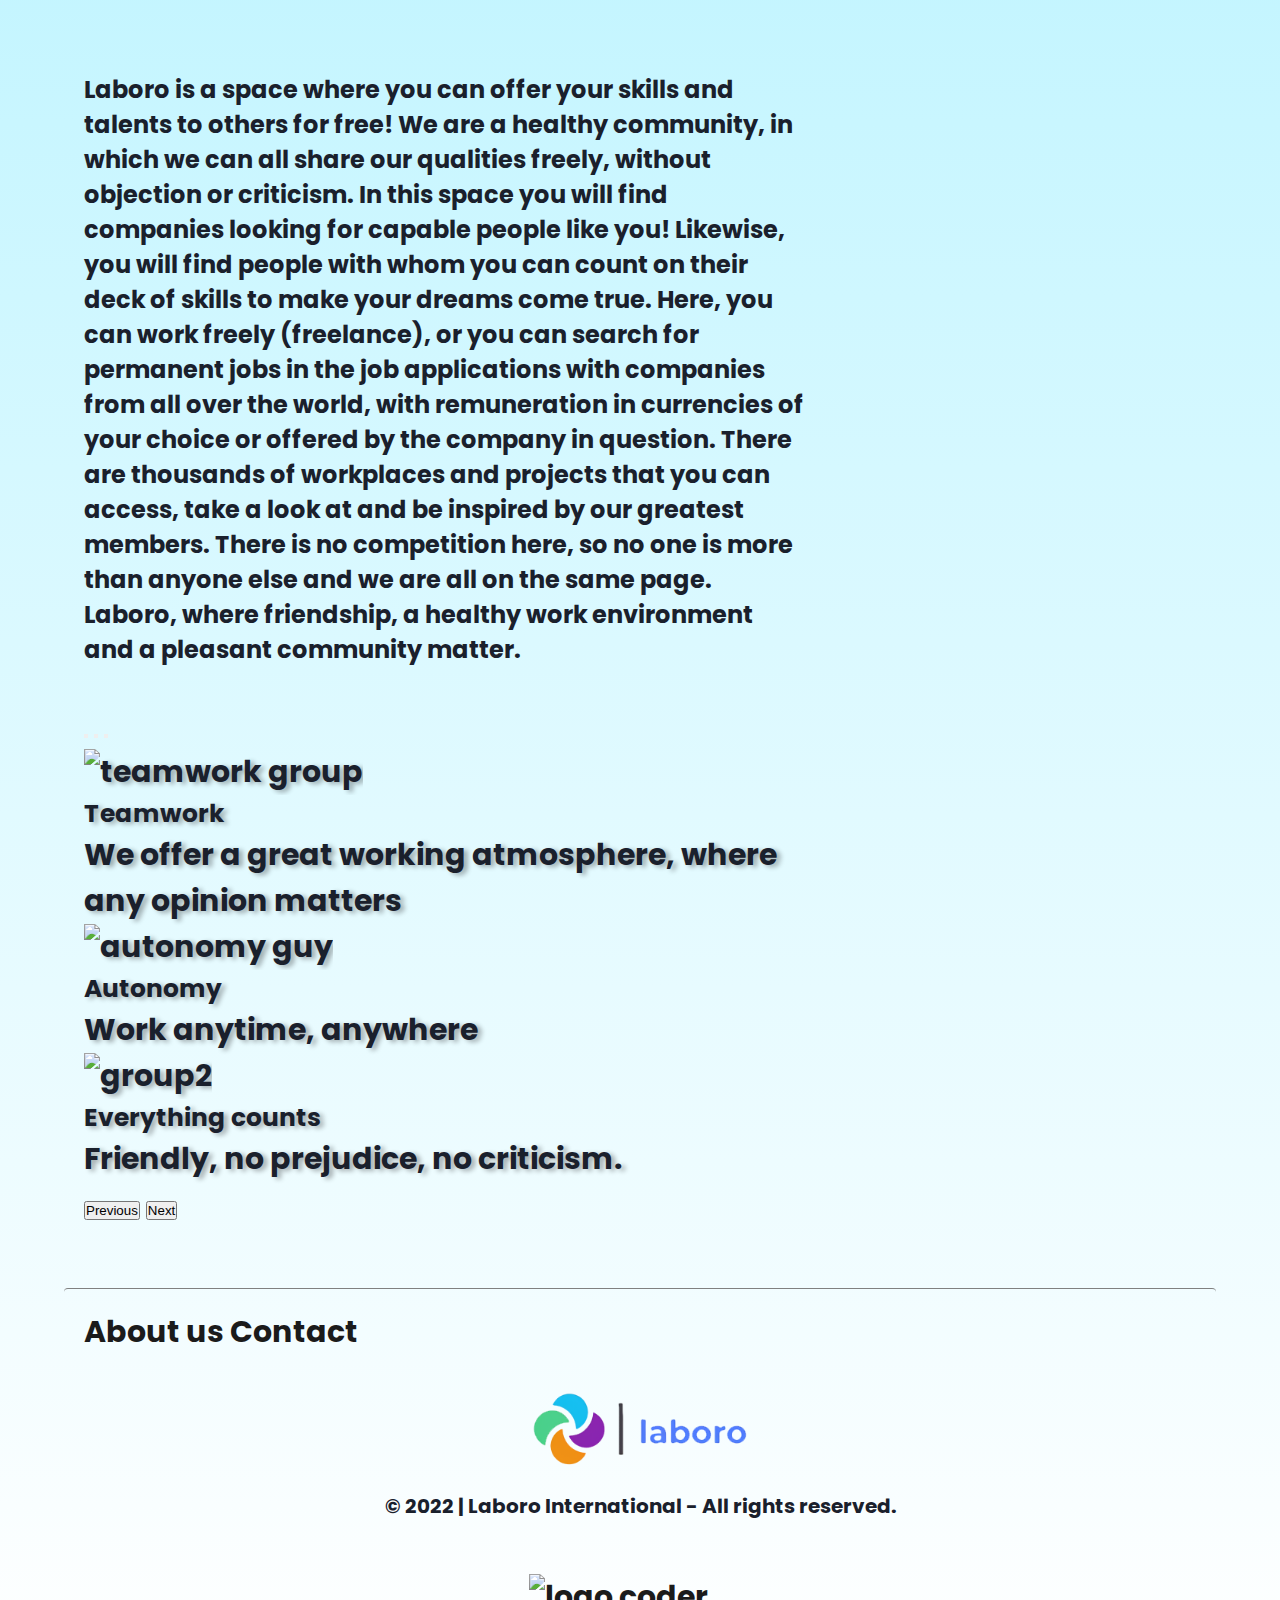
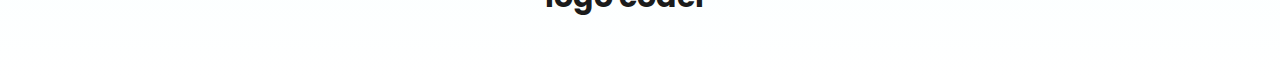
==== commit b9bde28b: "Retoques Finales" ====
--- a/page_sections/about.html
+++ b/page_sections/about.html
@@ -4,11 +4,15 @@
     <meta charset="UTF-8">
     <meta http-equiv="X-UA-Compatible" content="IE=edge">
     <meta name="viewport" content="width=device-width, initial-scale=1.0">
+    <meta name="description" content="We are Laboro, a community where you can offer any kind of job or talent that you have!">
+    <meta name="keywords" content="Community, Workplace, Talent, Offers, About">
     <!-- CDN BS -->
     <link href="https://cdn.jsdelivr.net/npm/bootstrap@5.1.3/dist/css/bootstrap.min.css" rel="stylesheet" integrity="sha384-1BmE4kWBq78iYhFldvKuhfTAU6auU8tT94WrHftjDbrCEXSU1oBoqyl2QvZ6jIW3" crossorigin="anonymous">
     <link rel="stylesheet" href="../estilos/style.css">
     <link href="https://unpkg.com/aos@2.3.1/dist/aos.css" rel="stylesheet">
-    <title>Laboro</title>
+    <link rel="icon" type="image/x-icon" href="../images/logoIcon.png">
+    <link rel="stylesheet" href="https://cdnjs.cloudflare.com/ajax/libs/font-awesome/5.13.1/css/all.min.css" integrity="sha256-2XFplPlrFClt0bIdPgpz8H7ojnk10H69xRqd9+uTShA=" crossorigin="anonymous" />
+    <title>About us | Laboro</title>
 </head>
 <body>
 
@@ -16,32 +20,41 @@
 
 
 
-    <header class="header">
-        <nav class="navbar navbar-expand-lg navbar-light bg-light">
-         <div class="container-fluid">
-          <a class="navbar-brand" href="../index.html"><img class="logo" src="../images/logo.png" alt="logo"></a>
-           <button class="navbar-toggler" type="button" data-bs-toggle="collapse" data-bs-target="#navbarNav" aria-controls="navbarNav" aria-expanded="false" aria-label="Toggle navigation">
-             <span class="navbar-toggler-icon"></span>
-           </button>
-           <div class="collapse navbar-collapse" id="navbarNav">
-             <ul class="navbar-nav">
-               <li class="nav-item">
-                 <a class="nav-link" href="signup.html">Apply as a freelancer</a>
-               </li>
-               <li class="nav-item">
-                 <a class="nav-link" href="freelancers.html">Freelancers</a>
-               </li>
-               <li class="nav-item">
-                <a class="nav-link" href="hiring.html">Contract</a>
-               </li>
-               <li class="nav-item">
-                <a class="nav-link" href="join.html">Join</a>
-               </li>
-             </ul>
-           </div>
-         </div>
-       </nav>
-     </header>
+  <header class="header">
+    <nav class="navbar navbar-expand-lg navbar-light bg-light">
+     <div class="container-fluid">
+       <a class="navbar-brand" href="../index.html"><img class="logo" src="../images/logo.png" alt="logo"></a>
+       <button class="navbar-toggler" type="button" data-bs-toggle="collapse" data-bs-target="#navbarNav" aria-controls="navbarNav" aria-expanded="false" aria-label="Toggle navigation">
+         <span class="navbar-toggler-icon"></span>
+       </button>
+       <div class="collapse navbar-collapse justify-content-end" id="navbarNav">
+        <div class="d-flex flex-row-reverse">
+         <ul class="navbar-nav">
+           <li class="nav-item">
+             <a class="nav-link" href="signup.html">Apply as a freelancer</a>
+           </li>
+           <li class="nav-item">
+             <a class="nav-link" href="freelancers.html">Freelancers</a>
+           </li>
+           <li class="nav-item">
+            <a class="nav-link" href="hiring.html">Contract</a>
+           </li>
+           <li class="nav-item">
+            <a class="nav-link" href="join.html">Join</a>
+           </li>
+           <a href="profile.html"><button  type="button" class="btn btn-primary position-relative">
+            Profile
+            <span class="position-absolute top-0 start-100 translate-middle p-2 bg-danger border border-light rounded-circle">
+              <span class="visually-hidden">New alerts</span>
+            </span>
+          </button>
+        </a>
+         </ul>
+        </div>
+       </div>
+     </div>
+   </nav>
+ </header>
     
 
 <div class="contenedor">
@@ -50,24 +63,98 @@
 
     <p data-aos="fade-down"
     data-aos-easing="linear"
-    data-aos-duration="1000" class="textAreaSearchBar">
+    data-aos-duration="1000" class="textsContent">
 
         We are Laboro, a space where you can find anything, everywhere, anytime. Doesn't matter where you're from, you can work and hire freelancers all around the globe!
 
     </p>
+
+
+      <div class="row align-items-center">
+          <div class="col-lg-6 col-md-6 order-2 order-md-1 mt-4 pt-2 mt-sm-0 opt-sm-0">
+              <div class="row align-items-center">
+                  <div class="col-lg-6 col-md-6 col-6">
+                      <div class="row">
+                          <div class="col-lg-12 col-md-12 mt-4 pt-2">
+                              <div class="card work-desk rounded border-0 shadow-lg overflow-hidden">
+                                  <img src="../images/aboutImage2.png" class="img-fluid" alt="Image" />
+                                  <div class="img-overlay bg-dark"></div>
+                              </div>
+                          </div>
+                          <!--end col-->
+  
+                          <div class="col-12">
+                              <div class="mt-4 pt-2 text-right">
+                                <a href="contact.html" class="btn btn-outline-primary btn-lg" role="button"><span class="fw-bold">Find out more</span></a>
+                              </div>
+                          </div>
+                      </div>
+                      <!--end row-->
+                  </div>
+                  <!--end col-->
+  
+                  <div class="col-lg-6 col-md-6 col-6">
+                      <div class="row">
+                          <div class="col-lg-12 col-md-12">
+                              <div class="card work-desk rounded border-0 shadow-lg">
+                                  <img src="../images/aboutImage1.png" class="img-fluid" alt="Image" />
+                                  <div class="img-overlay bg-dark"></div>
+                              </div>
+                          </div>
+                          <!--end col-->
+  
+                          <div class="col-lg-12 col-md-12 mt-4 pt-2">
+                              <div class="card work-desk rounded border-0 shadow-lg">
+                                  <img src="../images/aboutImage3.png" class="img-fluid" alt="Image" />
+                                  <div class="img-overlay bg-dark"></div>
+                              </div>
+                          </div>
+                          <!--end col-->
+                      </div>
+                      <!--end row-->
+                  </div>
+                  <!--end col-->
+              </div>
+              <!--end row-->
+          </div>
+          <!--end col-->
+  
+          <div class="col-lg-6 col-md-6 col-12 order-1 order-md-2">
+              <div class="section-title ml-lg-5">
+                  <h5 class="text-custom fw-bolder mb-3 ">About Us</h5>
+                  <h4 class="title fw-bolder mb-4">
+                      Our mission is to <br />
+                      make your life easier.
+                  </h4>
+                  <p class="text-muted mb-0">And by that, nothing  will ever stop you from now on.</p>
+                  </div>
+              </div>
+          </div>
+          <!--end col-->
+      <!--end row-->
+
 
     <p class="about">
                 
     
-        Lorem ipsum dolor sit amet, consectetur adipisicing elit. Sequi optio blanditiis mollitia facere, doloremque deserunt, dolorum sed consequatur recusandae veniam sapiente quibusdam est qui. Similique dolores sint accusamus velit et.
-        Lorem ipsum dolor sit amet consectetur adipisicing elit. Nesciunt quod fugit, ab quibusdam, eos similique, hic dolor veniam voluptates magnam facere non recusandae error rem neque accusantium perferendis sed voluptatum!
-        Lorem ipsum dolor sit amet consectetur, adipisicing elit. Rem ea mollitia minus dolores aliquam autem tenetur nesciunt, nemo debitis sint facilis quam, eos vero assumenda porro! Molestiae vitae veritatis itaque!
-        Lorem ipsum dolor sit amet consectetur adipisicing elit. Ex nesciunt officia molestias? Error temporibus cupiditate vel nisi animi, fugiat, dolorum aliquid laborum illo harum beatae eos nesciunt nobis totam tempore?
-        Lorem ipsum dolor sit amet consectetur adipisicing elit. Ex tempore veniam, molestias voluptatibus, numquam, eius et odio laborum blanditiis aliquid fugit repudiandae tenetur nesciunt totam. Velit consectetur magni explicabo eius.
-        Lorem ipsum dolor sit amet consectetur adipisicing elit. Aliquid labore provident officia alias dicta quidem est nobis perspiciatis hic quaerat atque, ex, error at ipsam excepturi consequatur voluptatum, adipisci quibusdam.
-        Lorem ipsum dolor sit amet consectetur adipisicing elit. Vero illo quis mollitia debitis, magnam explicabo, expedita ipsam sapiente odit veritatis illum totam amet repellat, autem maxime atque natus aut sint!
-        Lorem ipsum dolor sit amet, consectetur adipisicing elit. Obcaecati est esse vel dignissimos explicabo dolorum illum exercitationem temporibus culpa voluptatum rerum odio reprehenderit similique accusamus totam optio tempore, molestias quisquam!
-        Lorem ipsum dolor, sit amet consectetur adipisicing elit. Rerum blanditiis, unde quod laboriosam iusto ut repellat fugiat ullam perspiciatis, doloribus eos deleniti, nesciunt nisi ipsa hic adipisci voluptatum animi quo!
+      Laboro is a space where you can offer your skills and talents to others for free!
+
+We are a healthy community, in which we can all share our qualities freely, without objection or criticism.
+
+In this space you will find companies looking for capable people like you!
+Likewise, you will find people with whom you can count on their deck of skills to make your dreams come true.
+
+Here, you can work freely (freelance), or you can search for permanent jobs in the job applications with companies from all over the world, with remuneration in currencies of your choice or offered by the company in question.
+
+There are thousands of workplaces and projects that you can access, take a look at and be inspired by our greatest members.
+
+
+
+There is no competition here, so no one is more than anyone else and we are all on the same page.
+
+
+
+Laboro, where friendship, a healthy work environment and a pleasant community matter.
 
      </p>
 
@@ -125,19 +212,21 @@
 
 
     <footer class="footer">
-       
-    
-        <a href="join.html"><img class="logoFooter" src="../images/logo.png" alt="logo footer"></a>
-    
-        <p class="footerCompany">© 2022 | Laboro International - All rights reserved. </p>
-    
-                        <!-- Enlace interactivo -->
-    
-        <a href="https://www.coderhouse.com"><img class="logoFooter" src="../images/logocoder.png" alt="logo coder"></a>
-        
-    
-    </footer>
-
+
+      <div class="d-grid gap-2 col-6 mx-auto botonesFooter">
+          <a href="about.html" class="btn btn-outline-secondary btn-lg" role="button"><span class="fw-bold">About us</span></a>
+          <a href="contact.html" class="btn btn-outline-secondary btn-lg" role="button"><span class="fw-bold">Contact</span></a>
+      </div>
+  
+      <a href="join.html"><img class="logoFooter" src="../images/logo.png" alt="logo footer"></a>
+  
+      <p class="footerCompany">© 2022 | Laboro International - All rights reserved. </p>
+  
+                      <!-- Enlace interactivo -->
+  
+      <a href="https://www.coderhouse.com"><img class="logoFooter" src="../images/logocoder.png" alt="logo coder"></a>
+  
+  </footer>
 </div>
 
 <!-- SCRIPTS ANIMACIONES -->
--- a/estilos/style.css
+++ b/estilos/style.css
@@ -30,40 +30,12 @@
   list-style-type: none;
 }
 
-/*MAPS*/
-.btn--twitter {
-  background-color: #55aCee;
-}
-
-.btn--facebook {
-  background-color: #3a5795;
-}
-
-.btn--instagram {
-  background-color: rgba(204, 34, 85, 0.9333333333);
-}
-
-/*EXTEND*/
-.redSocial, .redsocial--sample, .redsocial--social {
-  border: 3px solid aquamarine;
-  background-color: crimson;
-}
-
-.redsocial--social {
-  color: white;
-  border-radius: 10px;
-}
-
-.redsocial--sample {
-  font-size: large;
-  color: #3a5795;
-}
-
-/*MIXIN*/
-.my_mixin {
-  height: 60px;
-  width: 600px;
-  background-color: lightgoldenrodyellow;
+.text-custom {
+  color: #0062ff !important;
+}
+
+.badge {
+  margin: 5px;
 }
 
 /* GRIDS BASE INDEX */
@@ -84,7 +56,7 @@
   top: 0;
   z-index: 10;
   width: 100%;
-  box-shadow: 0 4px 16px 0 rgba(0, 0, 0, 0.05);
+  box-shadow: 0 4px 16px 0 rgba(0, 0, 0, 0.0509803922);
 }
 .header .logo {
   width: 45%;
@@ -113,7 +85,7 @@
   font-size: 19px;
   font-weight: 900;
   margin-bottom: 5%;
-  margin-top: 30%;
+  margin-top: 50%;
   margin-left: 20%;
   text-align: center;
   text-shadow: 2px 2px 5px rgba(0, 0, 0, 0.329);
@@ -138,27 +110,6 @@
   display: block;
 }
 
-.freelancers,
-.hiring {
-  background-color: #ffffff;
-  text-align: center;
-  padding: 8px;
-  text-decoration: none;
-  font-size: 25px;
-  line-height: 25px;
-  border: 1px solid rgb(184, 200, 228);
-  border-radius: 15px;
-  margin: 40px;
-  display: flex;
-  transition-duration: 0.4s;
-  list-style-type: none;
-}
-.freelancers:hover,
-.hiring:hover {
-  background-color: rgb(210, 211, 226);
-  color: black;
-}
-
 .about {
   font-size: 24px;
   margin-bottom: 5%;
@@ -177,6 +128,65 @@
 
 .textsContent {
   margin-top: 20%;
+}
+
+body {
+  margin-top: 20px;
+  color: #1a202c;
+  text-align: left;
+  background-color: #e2e8f0;
+}
+
+.main-body {
+  padding: 15px;
+}
+
+.card {
+  box-shadow: 0 1px 3px 0 rgba(0, 0, 0, 0.1), 0 1px 2px 0 rgba(0, 0, 0, 0.06);
+}
+
+.card {
+  position: relative;
+  display: flex;
+  flex-direction: column;
+  min-width: 0;
+  word-wrap: break-word;
+  background-color: #fff;
+  background-clip: border-box;
+  border: 0 solid rgba(0, 0, 0, 0.125);
+  border-radius: 0.25rem;
+}
+
+.card-body {
+  flex: 1 1 auto;
+  min-height: 1px;
+  padding: 1rem;
+}
+
+.gutters-sm {
+  margin-right: -8px;
+  margin-left: -8px;
+}
+
+.gutters-sm > .col, .gutters-sm > [class*=col-] {
+  padding-right: 8px;
+  padding-left: 8px;
+}
+
+.mb-3, .my-3 {
+  margin-bottom: 1rem !important;
+}
+
+.bg-gray-300 {
+  background-color: #e2e8f0;
+}
+
+.h-100 {
+  height: 100% !important;
+}
+
+.shadow-none {
+  box-shadow: none !important;
 }
 
 /* ÁREA PERSONALIZACIÓN SIDEBAR */
@@ -269,46 +279,8 @@
   flex-direction: column;
   text-align: center;
 }
-.contenedor .footer footer nav ul li {
-  display: inline-block;
-  list-style-type: none;
-  font-size: 20px;
-  color: gray;
-  margin: 5%;
-  font-family: "Poppins", sans-serif;
-  font-size: 19px;
-  font-weight: 900;
-  border: 1px solid rgb(184, 200, 228);
-  padding: 8px;
-  border-radius: 15px;
-  display: flex;
-  text-align: center;
-  transition-duration: 0.4s;
-}
-.contenedor .footer footer nav ul li:hover {
-  background-color: rgb(210, 211, 226);
-  color: black;
-}
-
-.footerNav {
-  display: inline-block;
-  list-style-type: none;
-  font-size: 20px;
-  color: gray;
-  margin: 5%;
-  font-family: "Poppins", sans-serif;
-  font-size: 19px;
-  font-weight: 900;
-  border: 1px solid rgb(184, 200, 228);
-  padding: 8px;
-  border-radius: 15px;
-  display: flex;
-  text-align: center;
-  transition-duration: 0.4s;
-}
-.footerNav:hover {
-  background-color: rgb(210, 211, 226);
-  color: black;
+.contenedor .footer footer .textoBotones {
+  font-weight: bolder;
 }
 
 .footerCompany {
@@ -394,6 +366,10 @@
   .logoLaboro {
     width: 80%;
   }
+
+  .logo {
+    width: 35%;
+  }
 }
 /* Tablet */
 @media (min-width: 769px) and (max-width: 1023px) {
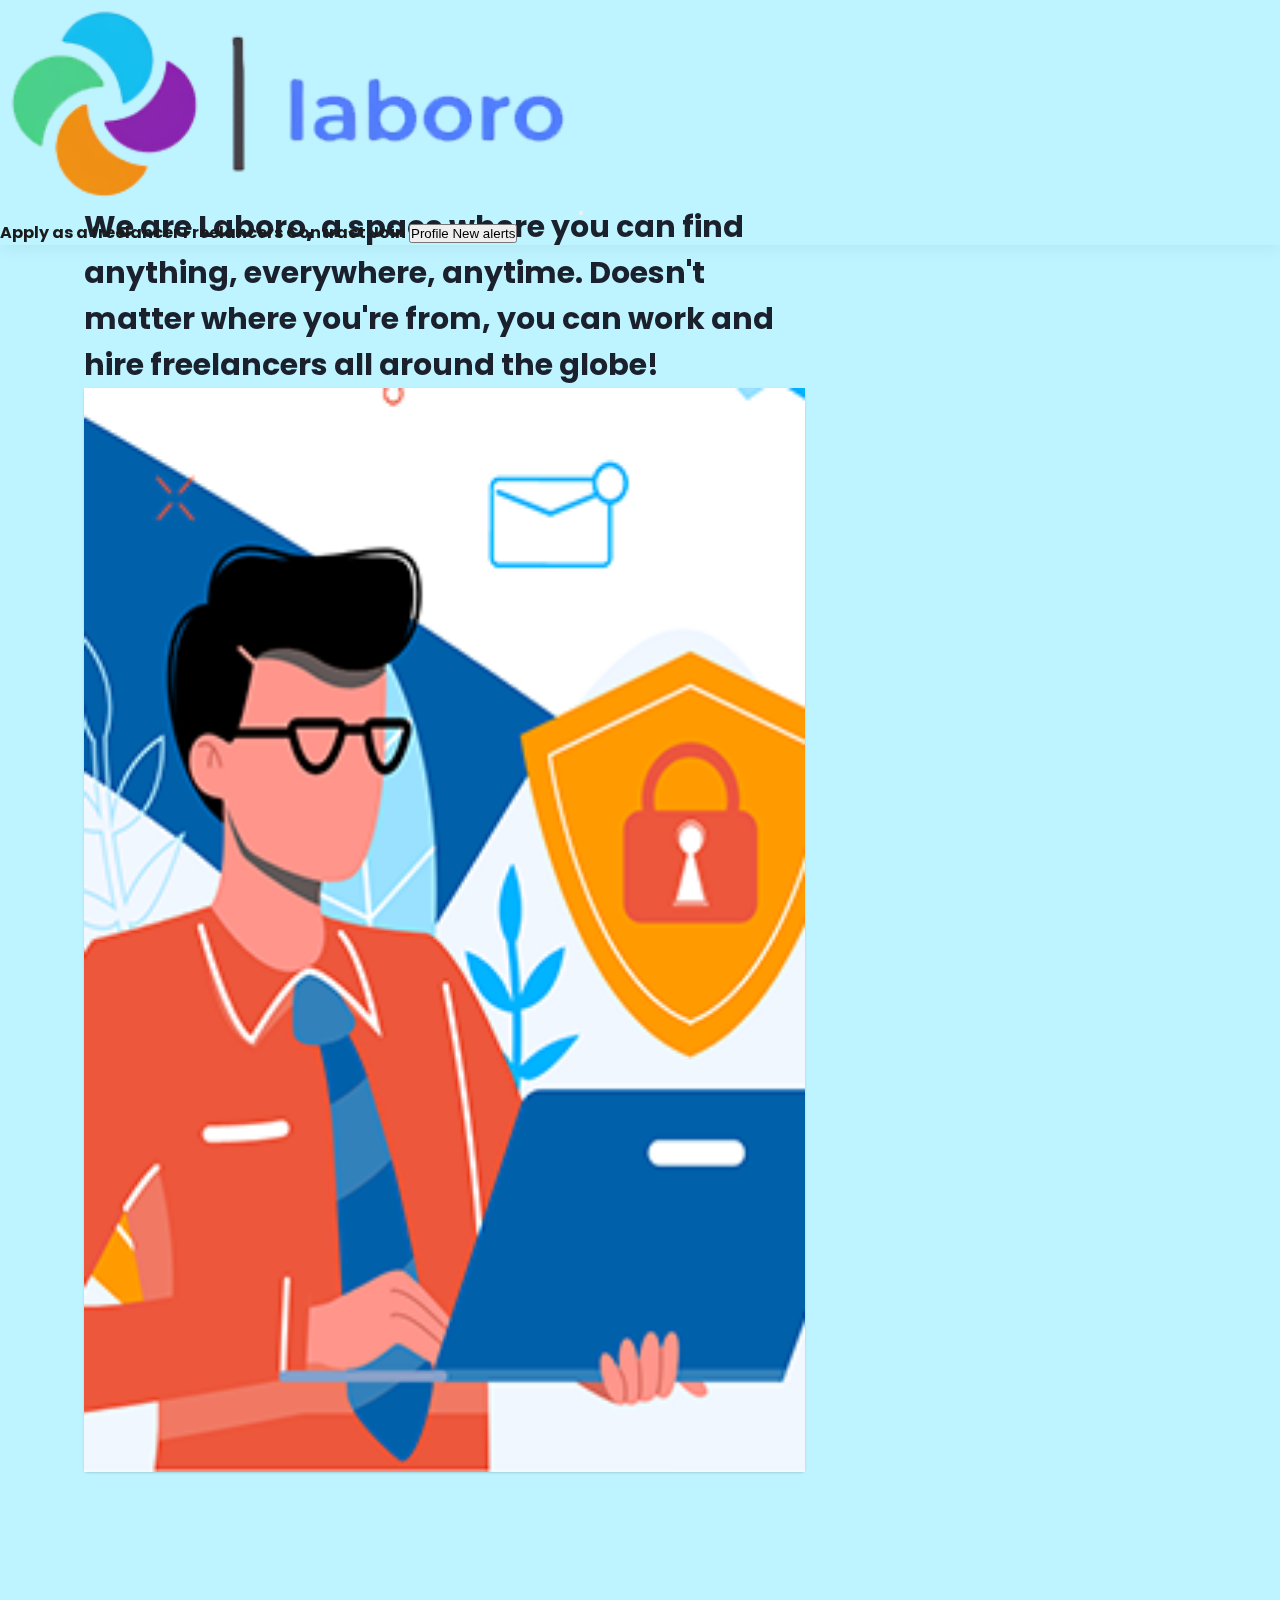
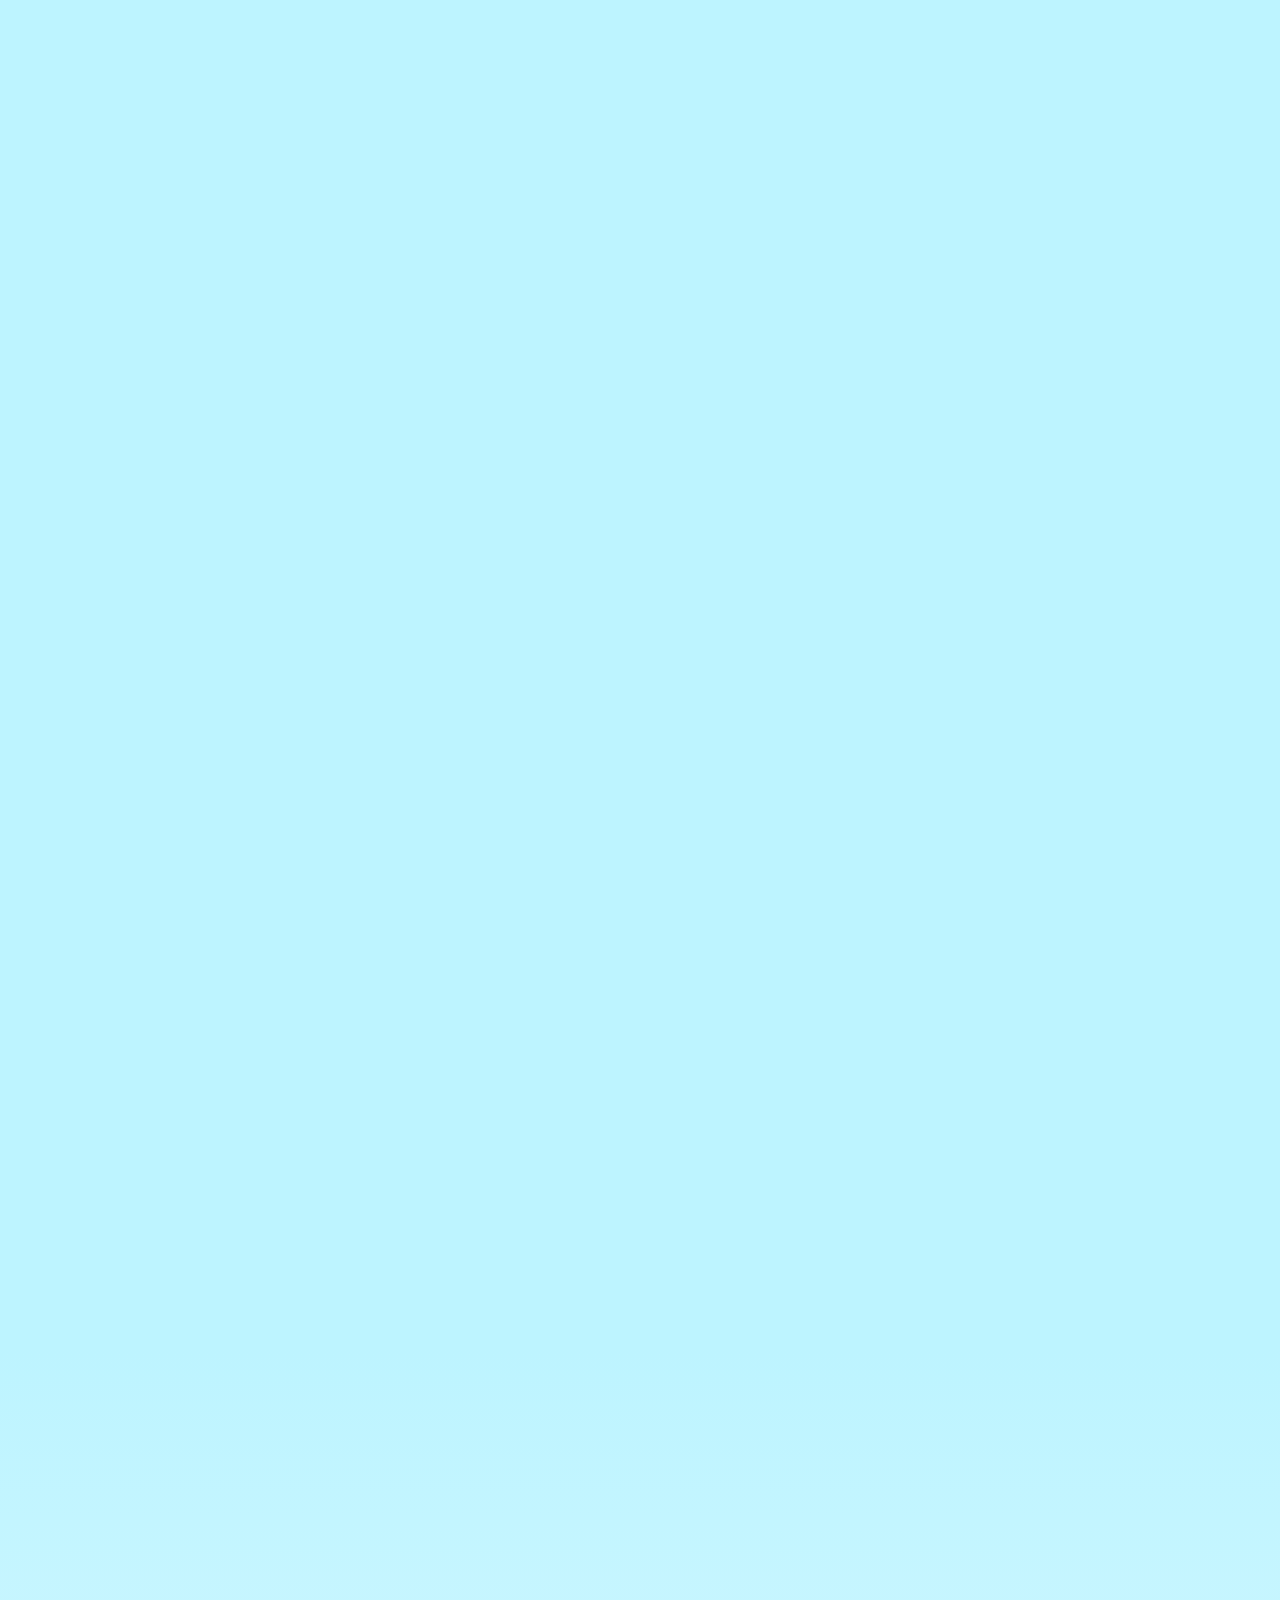
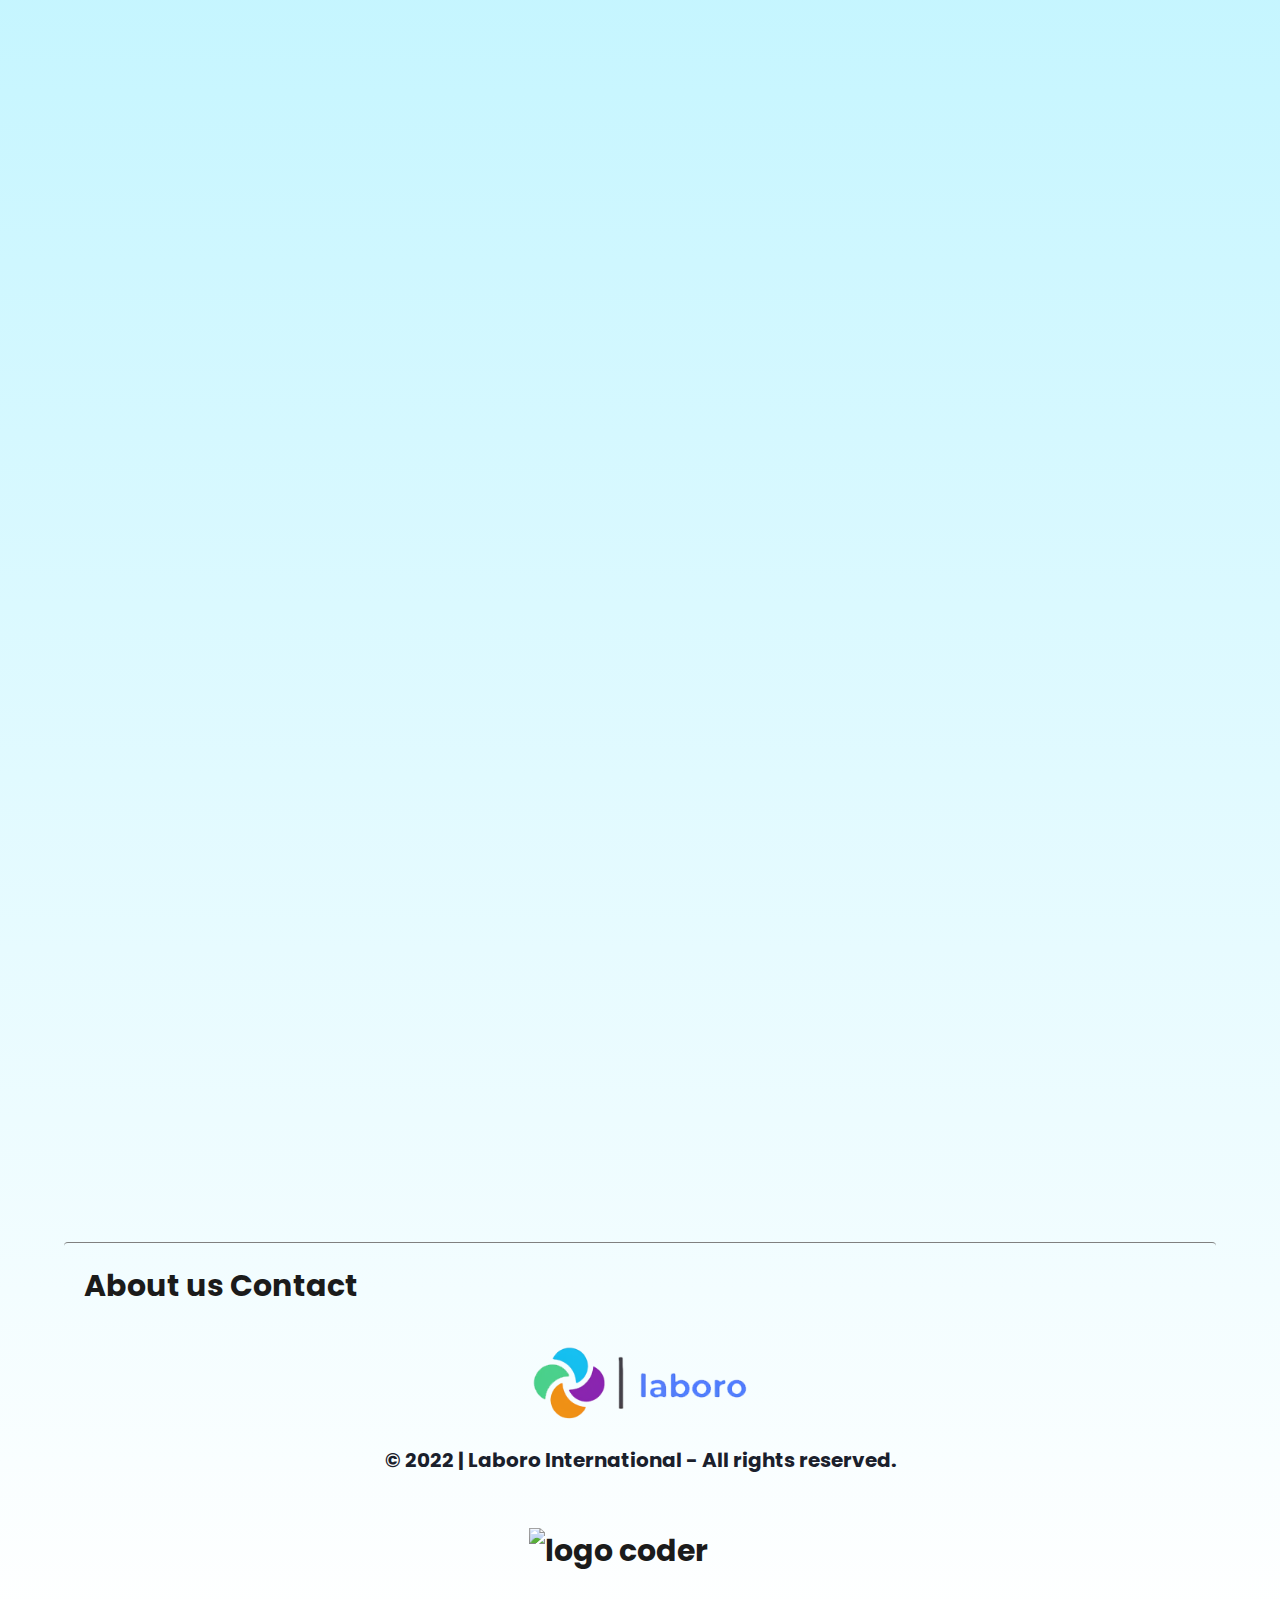
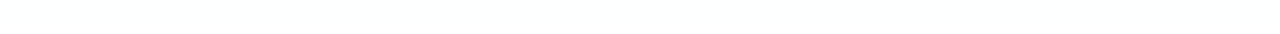
==== commit 80156bf5: "Adjustments" ====
--- a/page_sections/about.html
+++ b/page_sections/about.html
@@ -76,7 +76,10 @@
                   <div class="col-lg-6 col-md-6 col-6">
                       <div class="row">
                           <div class="col-lg-12 col-md-12 mt-4 pt-2">
-                              <div class="card work-desk rounded border-0 shadow-lg overflow-hidden">
+                              <div data-aos="fade-right"
+                              data-aos-easing="linear"
+                              data-aos-duration="1700"
+                               class="card work-desk rounded border-0 shadow-lg overflow-hidden">
                                   <img src="../images/aboutImage2.png" class="img-fluid" alt="Image" />
                                   <div class="img-overlay bg-dark"></div>
                               </div>
@@ -84,7 +87,10 @@
                           <!--end col-->
   
                           <div class="col-12">
-                              <div class="mt-4 pt-2 text-right">
+                              <div data-aos="fade-right"
+                              data-aos-easing="linear"
+                              data-aos-duration="1700"
+                              class="mt-4 pt-2 text-right">
                                 <a href="contact.html" class="btn btn-outline-primary btn-lg" role="button"><span class="fw-bold">Find out more</span></a>
                               </div>
                           </div>
@@ -96,7 +102,10 @@
                   <div class="col-lg-6 col-md-6 col-6">
                       <div class="row">
                           <div class="col-lg-12 col-md-12">
-                              <div class="card work-desk rounded border-0 shadow-lg">
+                              <div 
+                              data-aos="fade-right"
+                               data-aos-easing="linear"
+                                data-aos-duration="1100"class="card work-desk rounded border-0 shadow-lg">
                                   <img src="../images/aboutImage1.png" class="img-fluid" alt="Image" />
                                   <div class="img-overlay bg-dark"></div>
                               </div>
@@ -104,7 +113,10 @@
                           <!--end col-->
   
                           <div class="col-lg-12 col-md-12 mt-4 pt-2">
-                              <div class="card work-desk rounded border-0 shadow-lg">
+                              <div 
+                              data-aos="fade-up"
+                              data-aos-easing="linear"
+                              data-aos-duration="700"class="card work-desk rounded border-0 shadow-lg">
                                   <img src="../images/aboutImage3.png" class="img-fluid" alt="Image" />
                                   <div class="img-overlay bg-dark"></div>
                               </div>
@@ -121,12 +133,20 @@
   
           <div class="col-lg-6 col-md-6 col-12 order-1 order-md-2">
               <div class="section-title ml-lg-5">
-                  <h5 class="text-custom fw-bolder mb-3 ">About Us</h5>
-                  <h4 class="title fw-bolder mb-4">
-                      Our mission is to <br />
+                  <h5  data-aos="fade-left"
+                  data-aos-easing="linear"
+                  data-aos-duration="1100"
+                  class="text-custom fw-bolder mb-3 ">About Us</h5>
+                  <h4 data-aos="fade-left"
+                  data-aos-easing="linear"
+                  data-aos-duration="1100"
+                  class="title fw-bolder mb-4">
+                      Our mission is to
                       make your life easier.
                   </h4>
-                  <p class="text-muted mb-0">And by that, nothing  will ever stop you from now on.</p>
+                  <p data-aos="fade-left"
+                  data-aos-easing="linear"
+                  data-aos-duration="1400" class="text-muted mb-0">And by that, nothing  will ever stop you from now on.</p>
                   </div>
               </div>
           </div>
@@ -134,7 +154,10 @@
       <!--end row-->
 
 
-    <p class="about">
+    <p
+    data-aos="fade-up"
+    data-aos-duration="1400"
+     class="about">
                 
     
       Laboro is a space where you can offer your skills and talents to others for free!
@@ -158,7 +181,9 @@
 
      </p>
 
-     <div class="carouselContainer">
+     <div
+     data-aos="fade-up"
+     data-aos-duration="1400" class="carouselContainer">
      <div id="carouselExampleCaptions" class="carousel slide" data-bs-ride="false">
         <div class="carousel-indicators">
           <button type="button" data-bs-target="#carouselExampleCaptions" data-bs-slide-to="0" class="active" aria-current="true" aria-label="Slide 1"></button>
@@ -203,8 +228,10 @@
 
     <aside class="sidebar">
 
-        <h2>Real, true and perfect work.</h2>
-        <img class="sidebarPng" src="../images/people.png" alt="group-of-people">
+        <h2     data-aos="fade-up"
+        data-aos-duration="1400">Real, true and perfect work.</h2>
+        <img      data-aos="fade-up"
+        data-aos-duration="1700"class="sidebarPng" src="../images/people.png" alt="group-of-people">
     
     </aside>
 
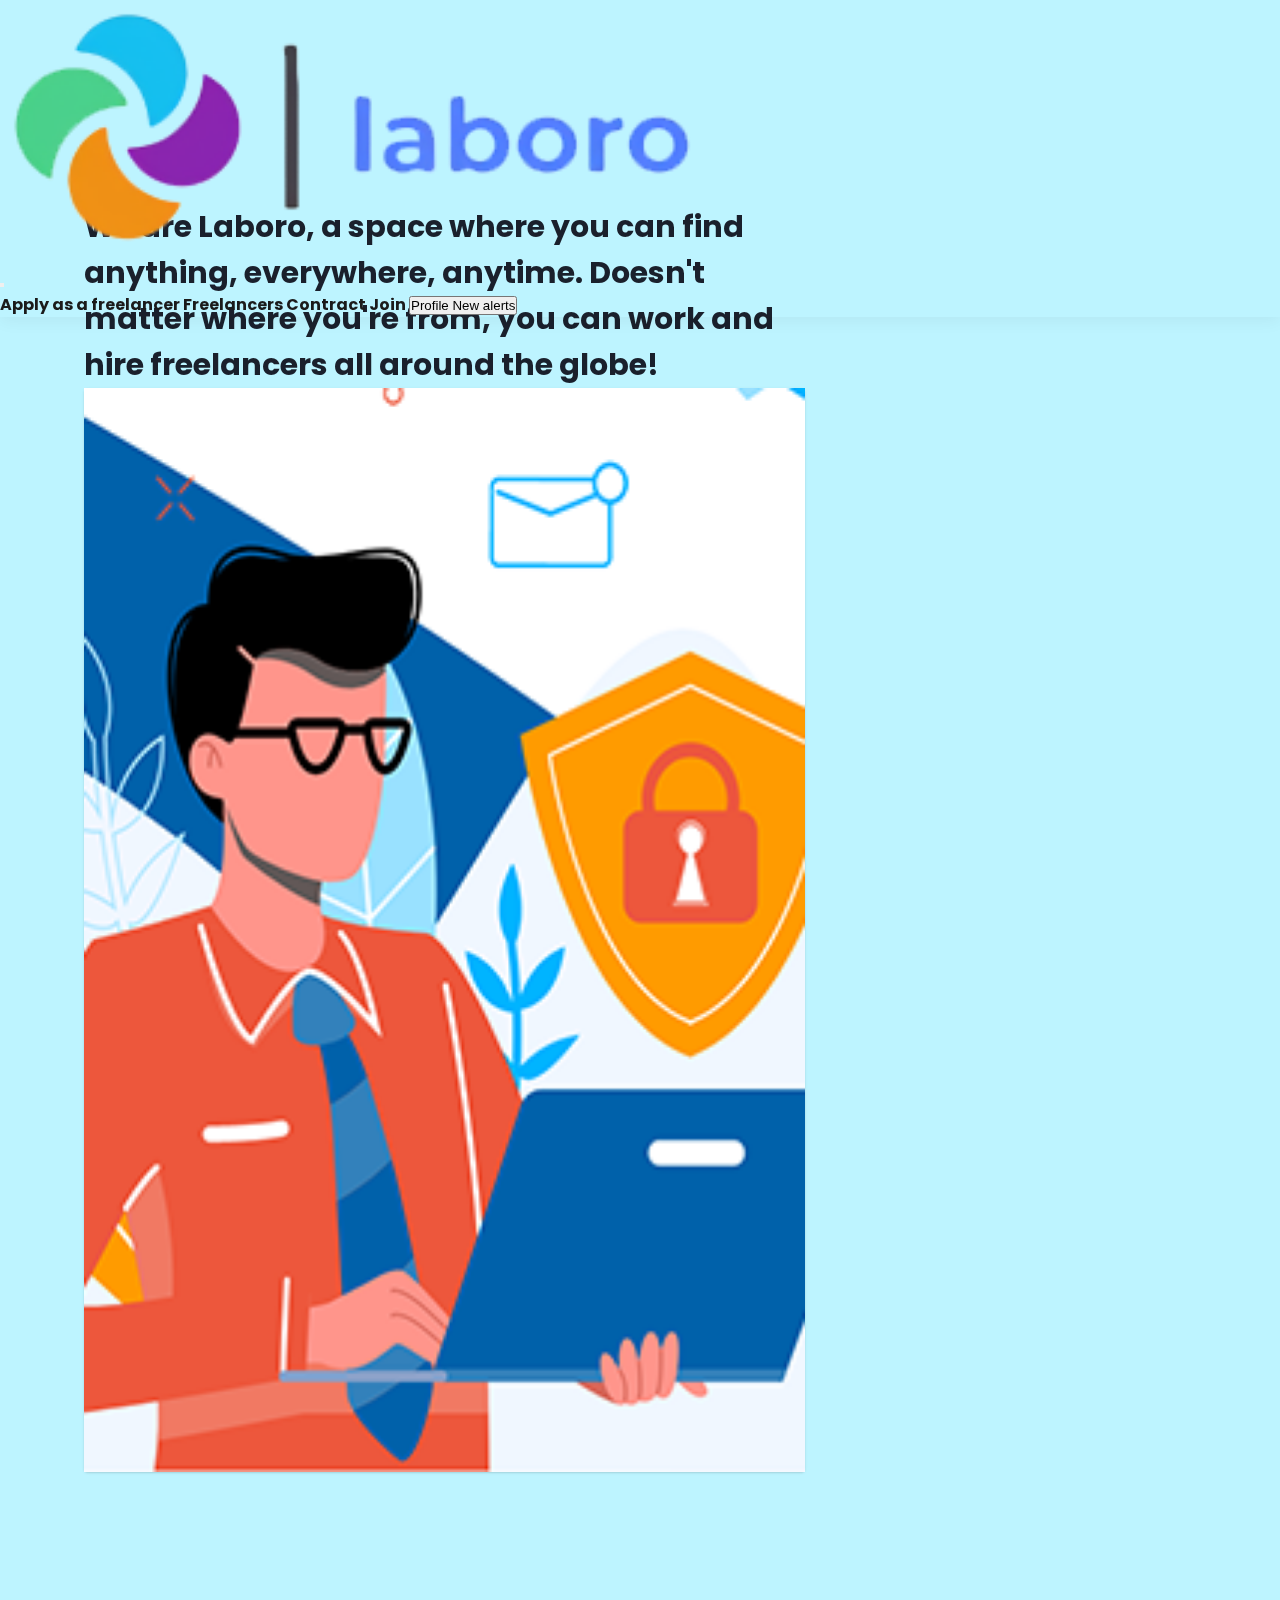
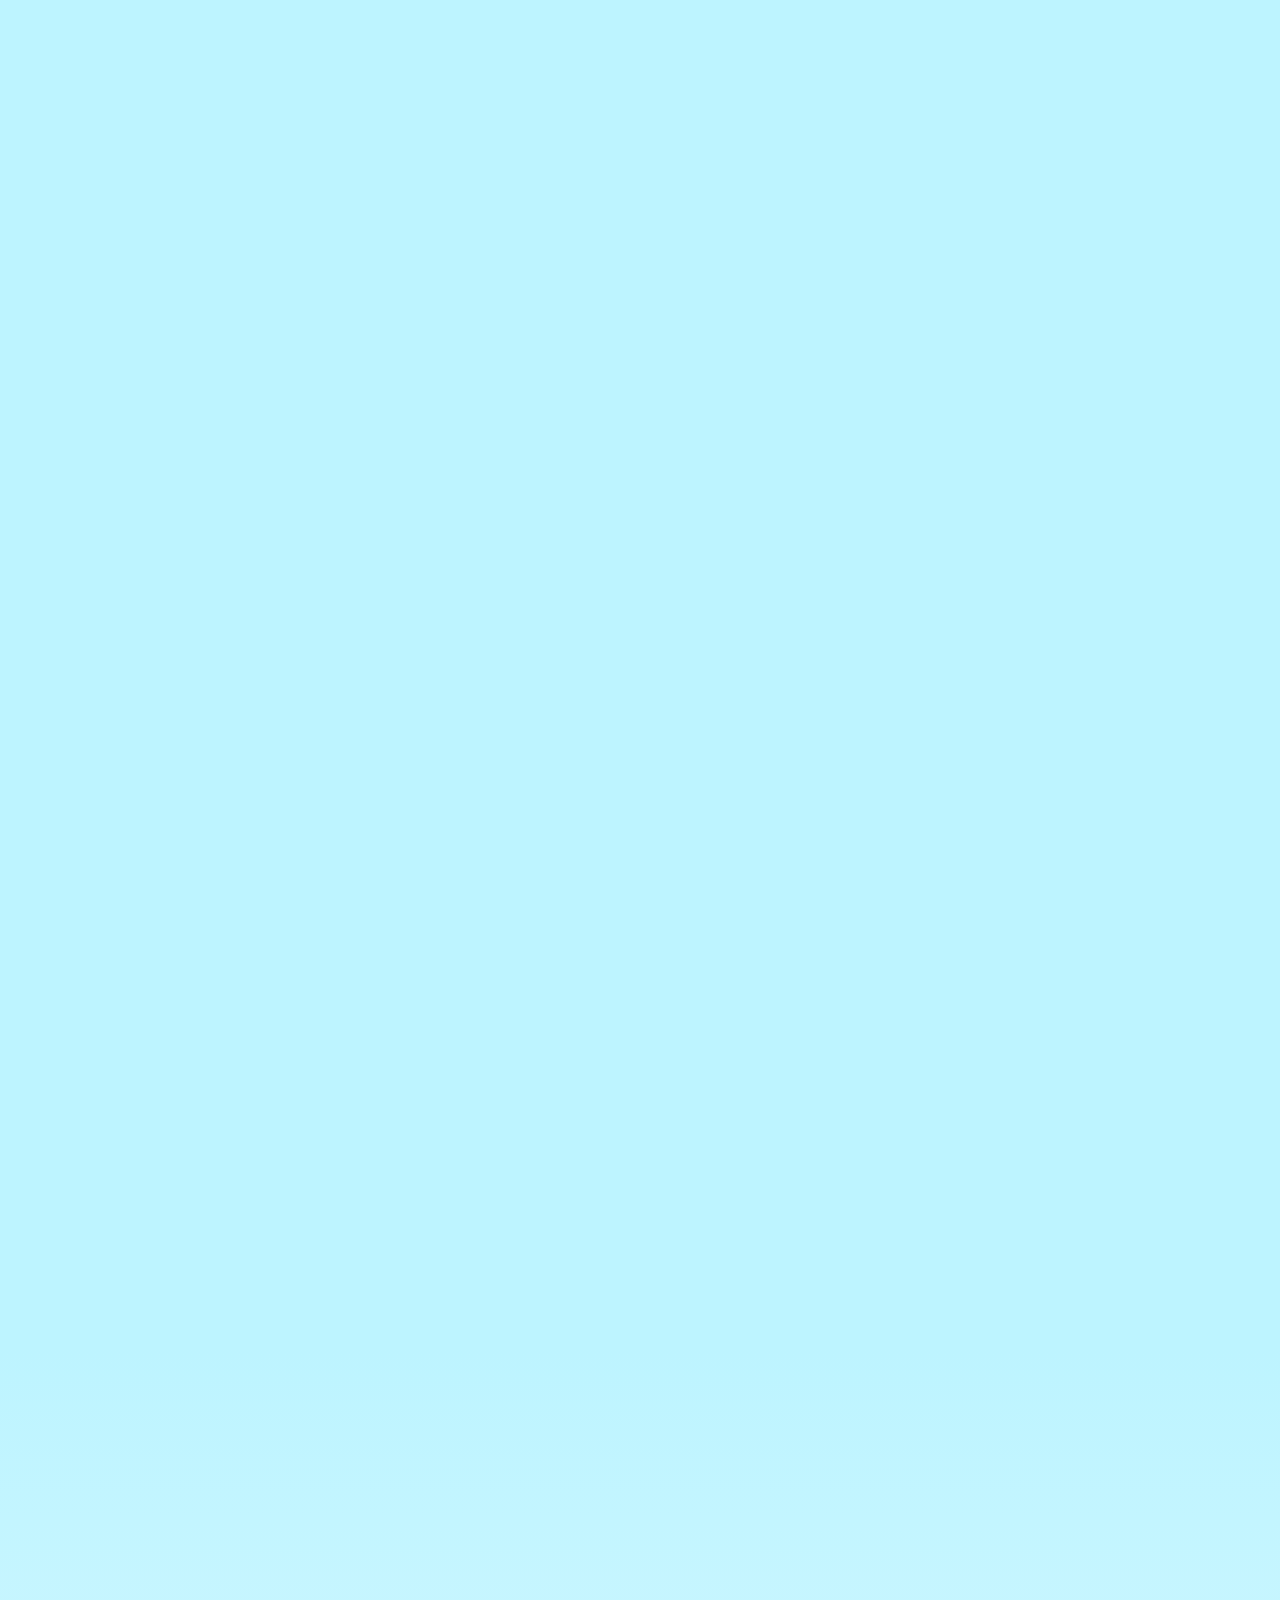
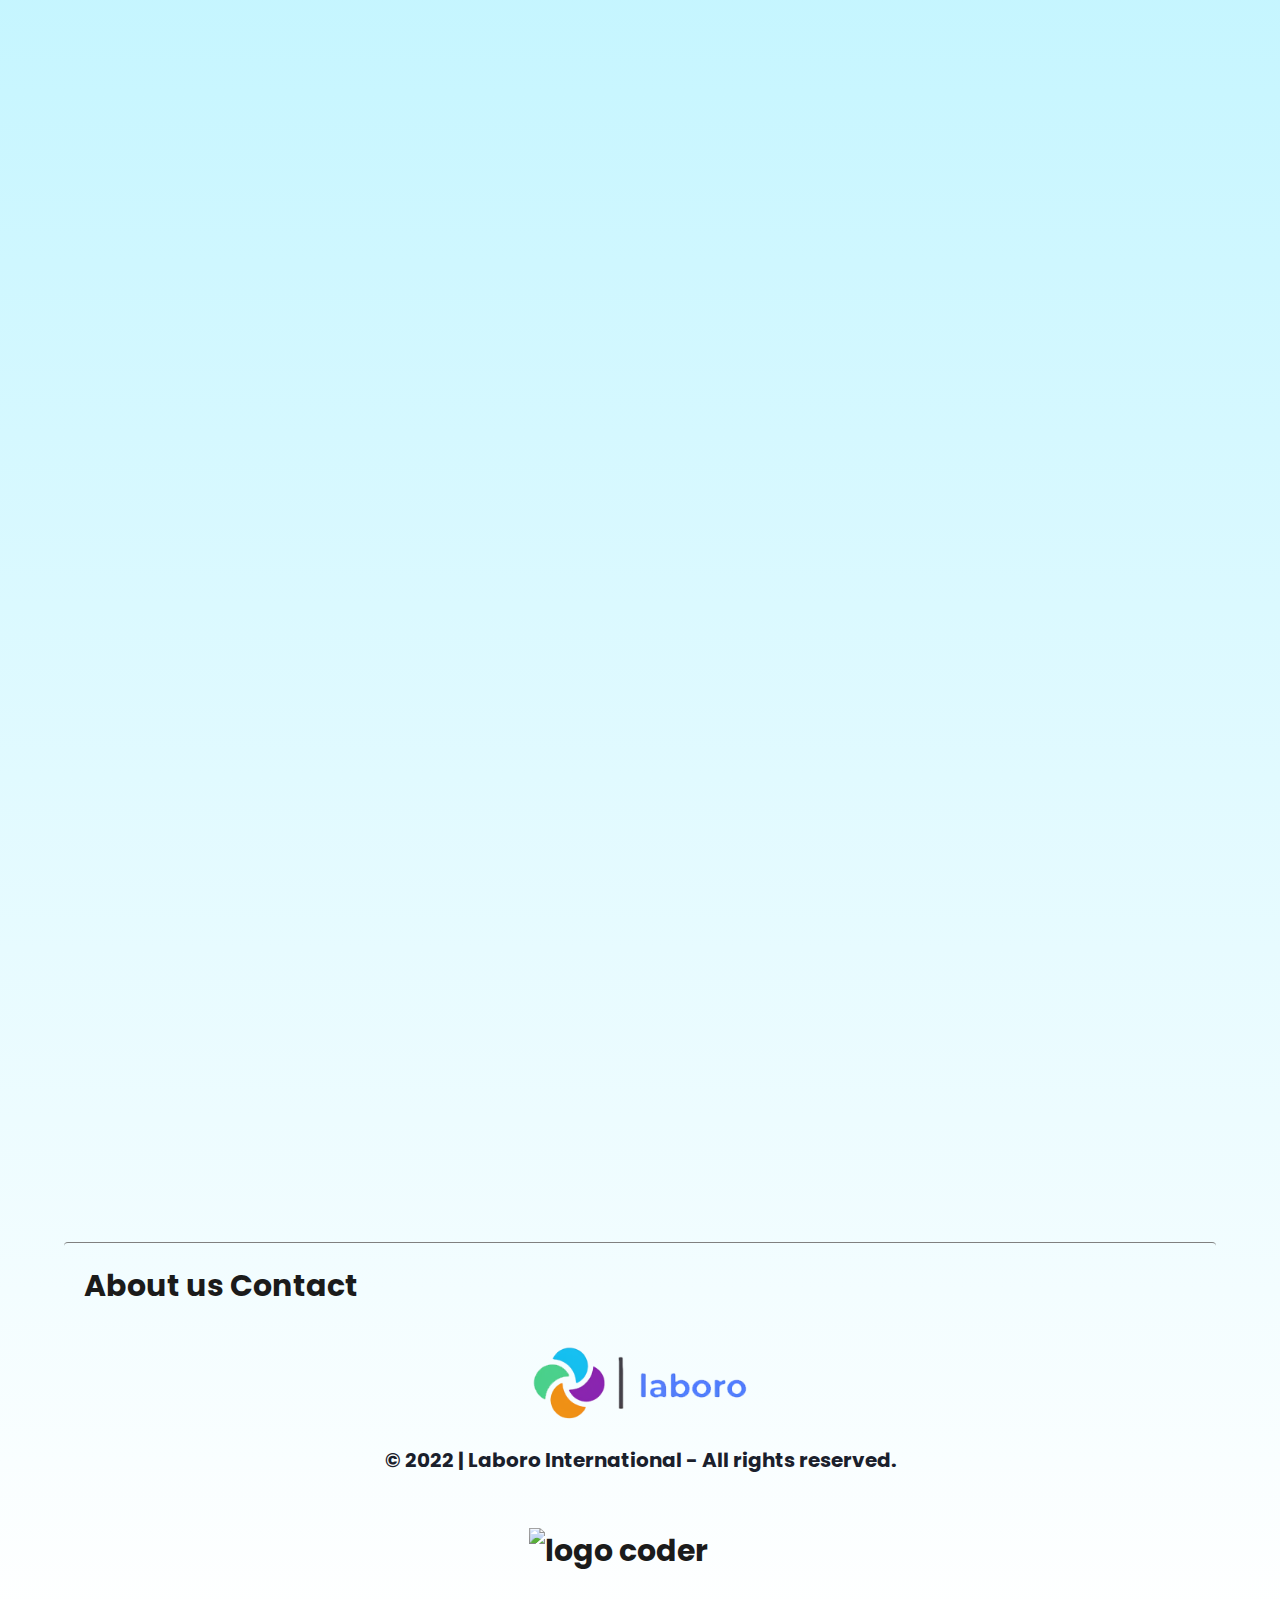
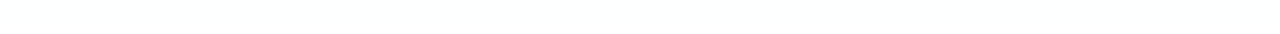
==== commit 2be7d352: "Minor Fixes VI" ====
--- a/page_sections/about.html
+++ b/page_sections/about.html
@@ -23,7 +23,9 @@
   <header class="header">
     <nav class="navbar navbar-expand-lg navbar-light bg-light">
      <div class="container-fluid">
-       <a class="navbar-brand" href="../index.html"><img class="logo" src="../images/logo.png" alt="logo"></a>
+      <div class="logo">
+       <a class="navbar-brand" href="../index.html"><img class="logoImage" src="../images/logo.png" alt="logo"></a>
+      </div>
        <button class="navbar-toggler" type="button" data-bs-toggle="collapse" data-bs-target="#navbarNav" aria-controls="navbarNav" aria-expanded="false" aria-label="Toggle navigation">
          <span class="navbar-toggler-icon"></span>
        </button>
--- a/estilos/style.css
+++ b/estilos/style.css
@@ -36,6 +36,10 @@
 
 .badge {
   margin: 5px;
+}
+
+svg {
+  margin-right: 10px;
 }
 
 /* GRIDS BASE INDEX */
@@ -58,8 +62,8 @@
   width: 100%;
   box-shadow: 0 4px 16px 0 rgba(0, 0, 0, 0.0509803922);
 }
-.header .logo {
-  width: 45%;
+.header .logoImage {
+  width: 55%;
 }
 
 /* ÁREA PERSONALIZACIÓN CONTENIDO */
@@ -368,7 +372,7 @@
   }
 
   .logo {
-    width: 35%;
+    width: 40%;
   }
 }
 /* Tablet */
